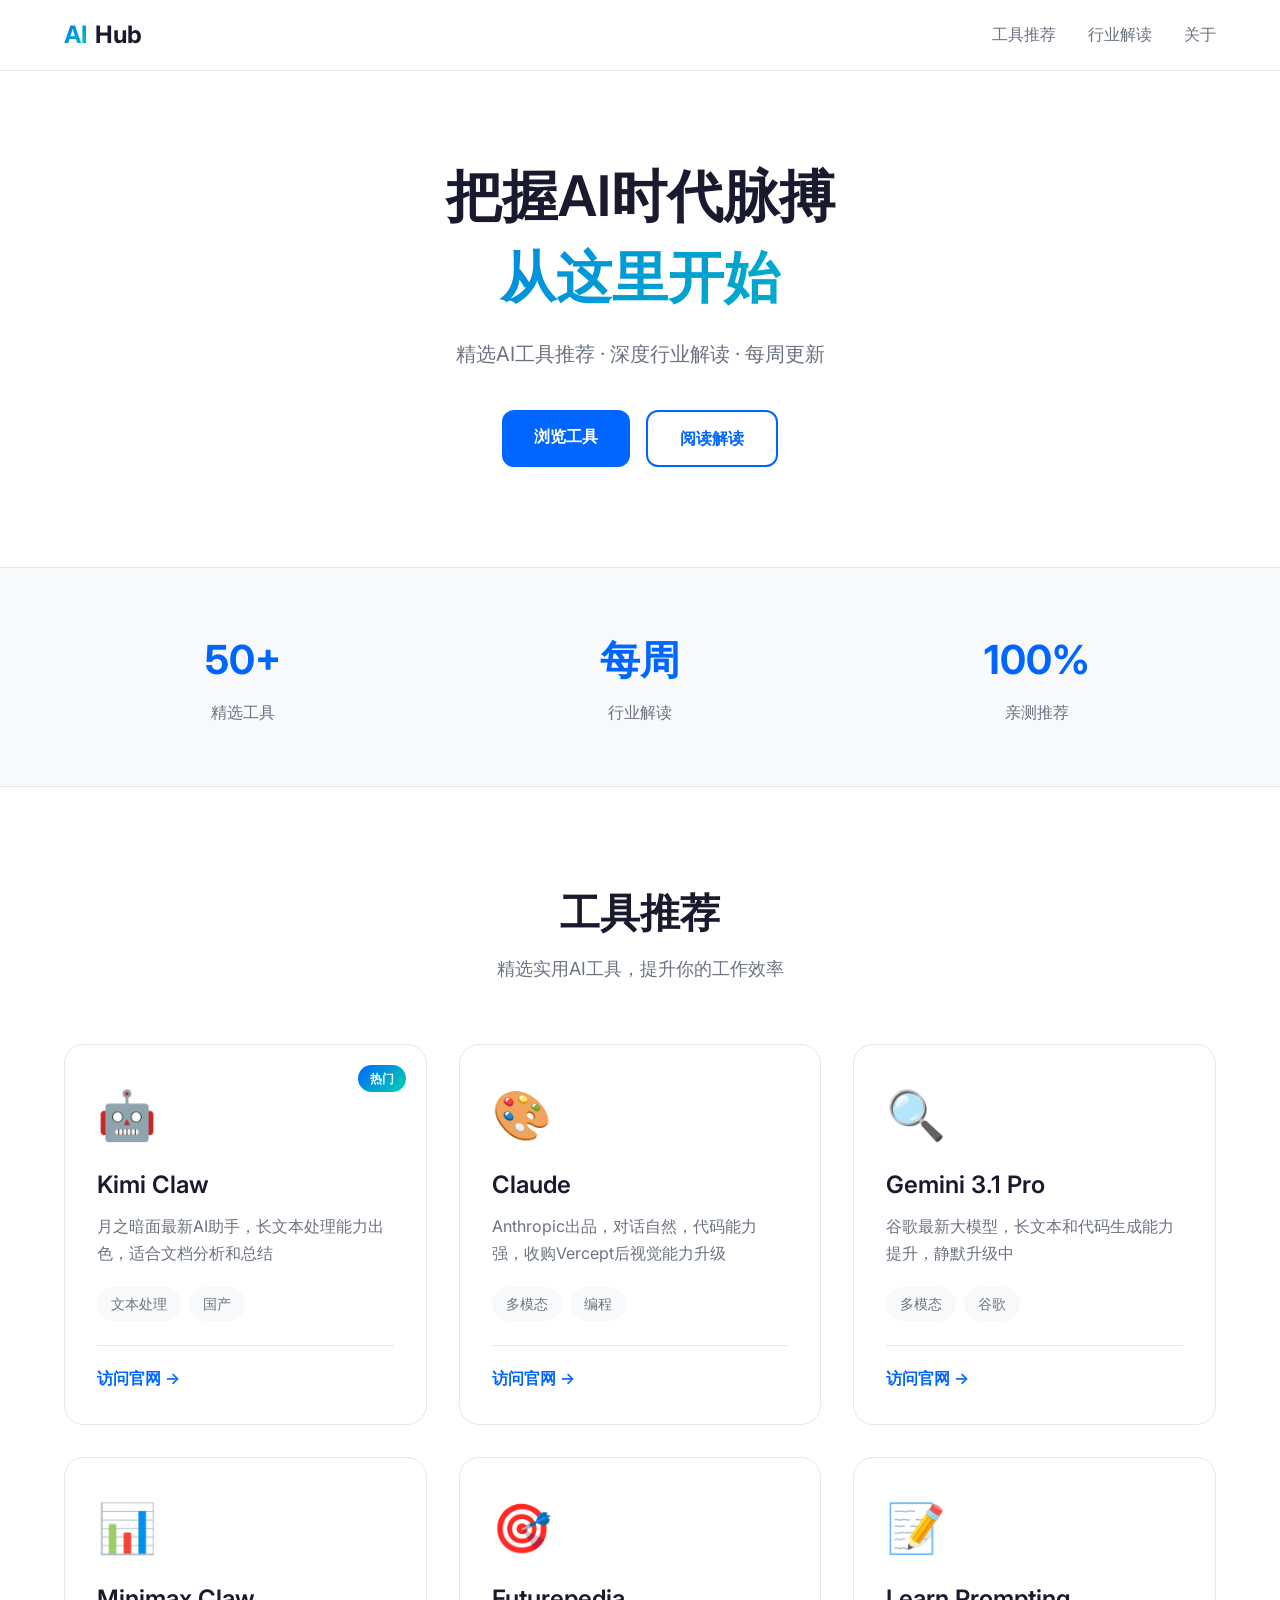
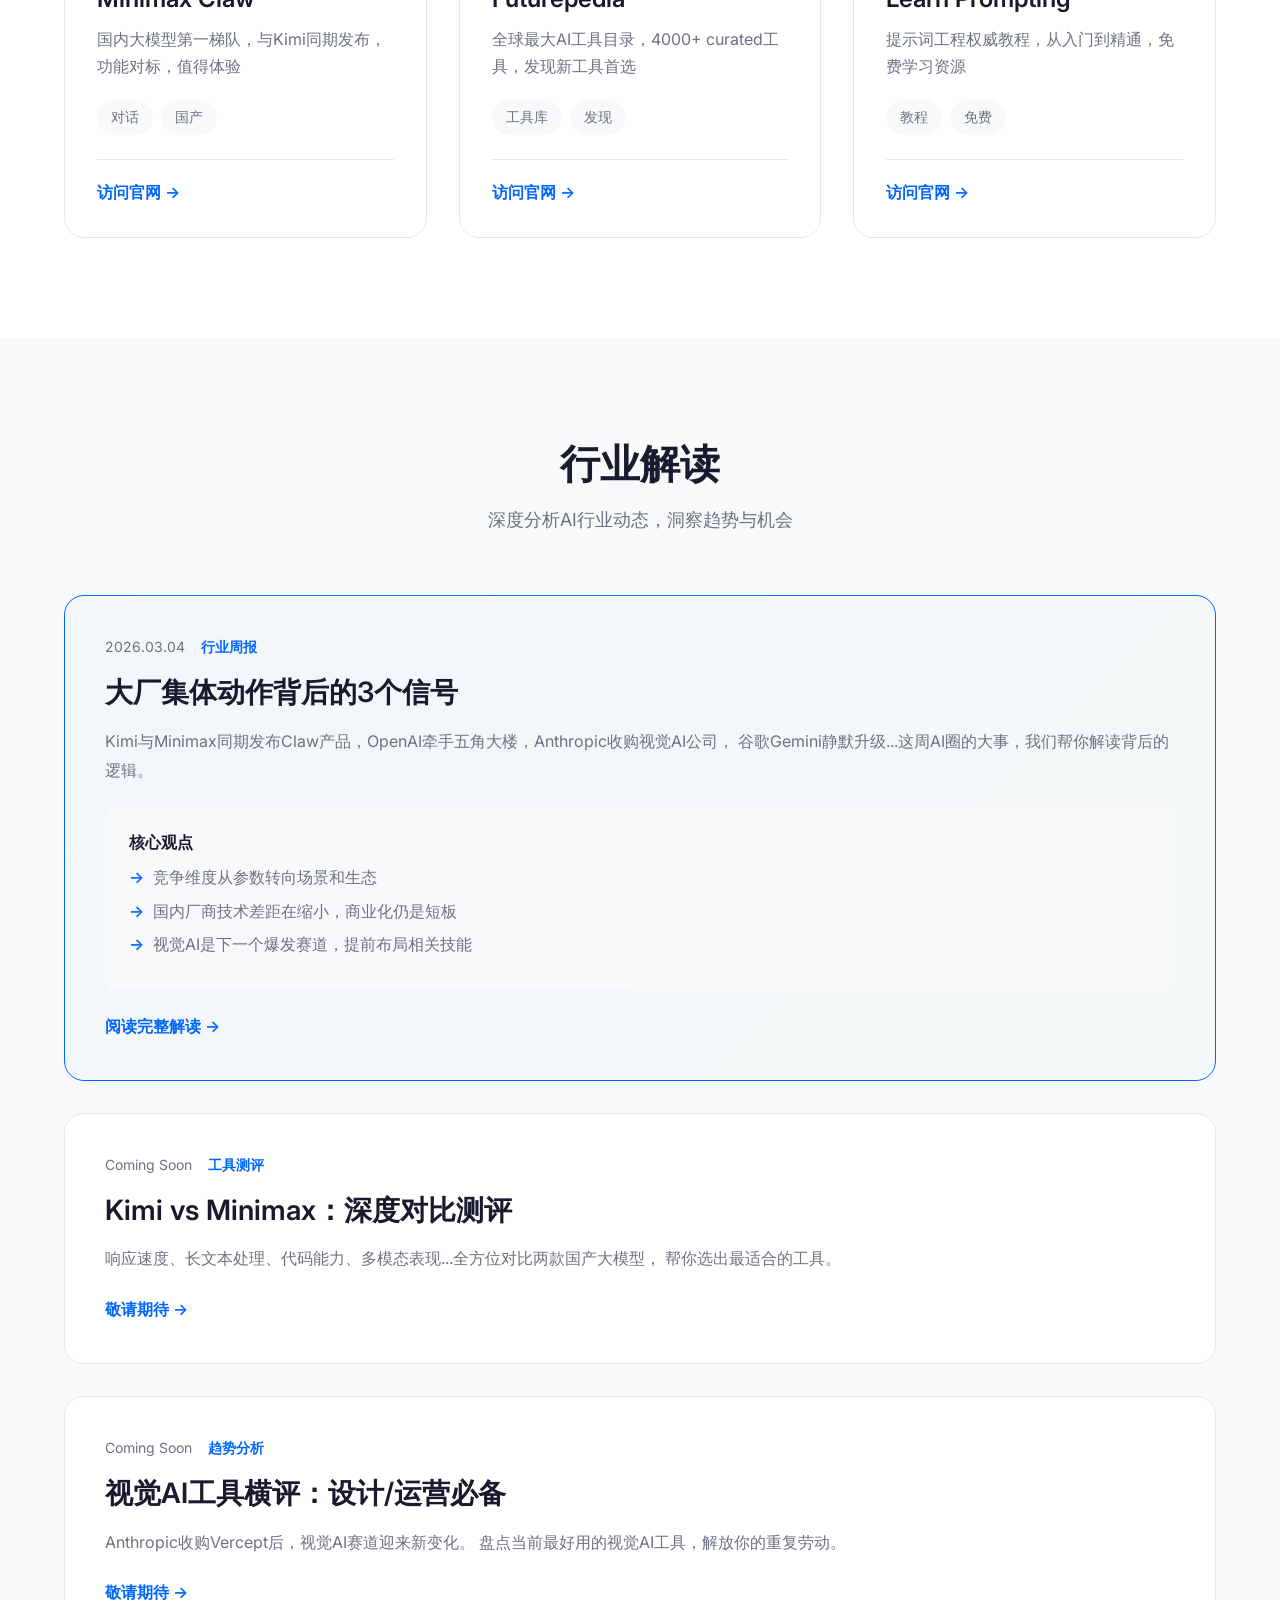
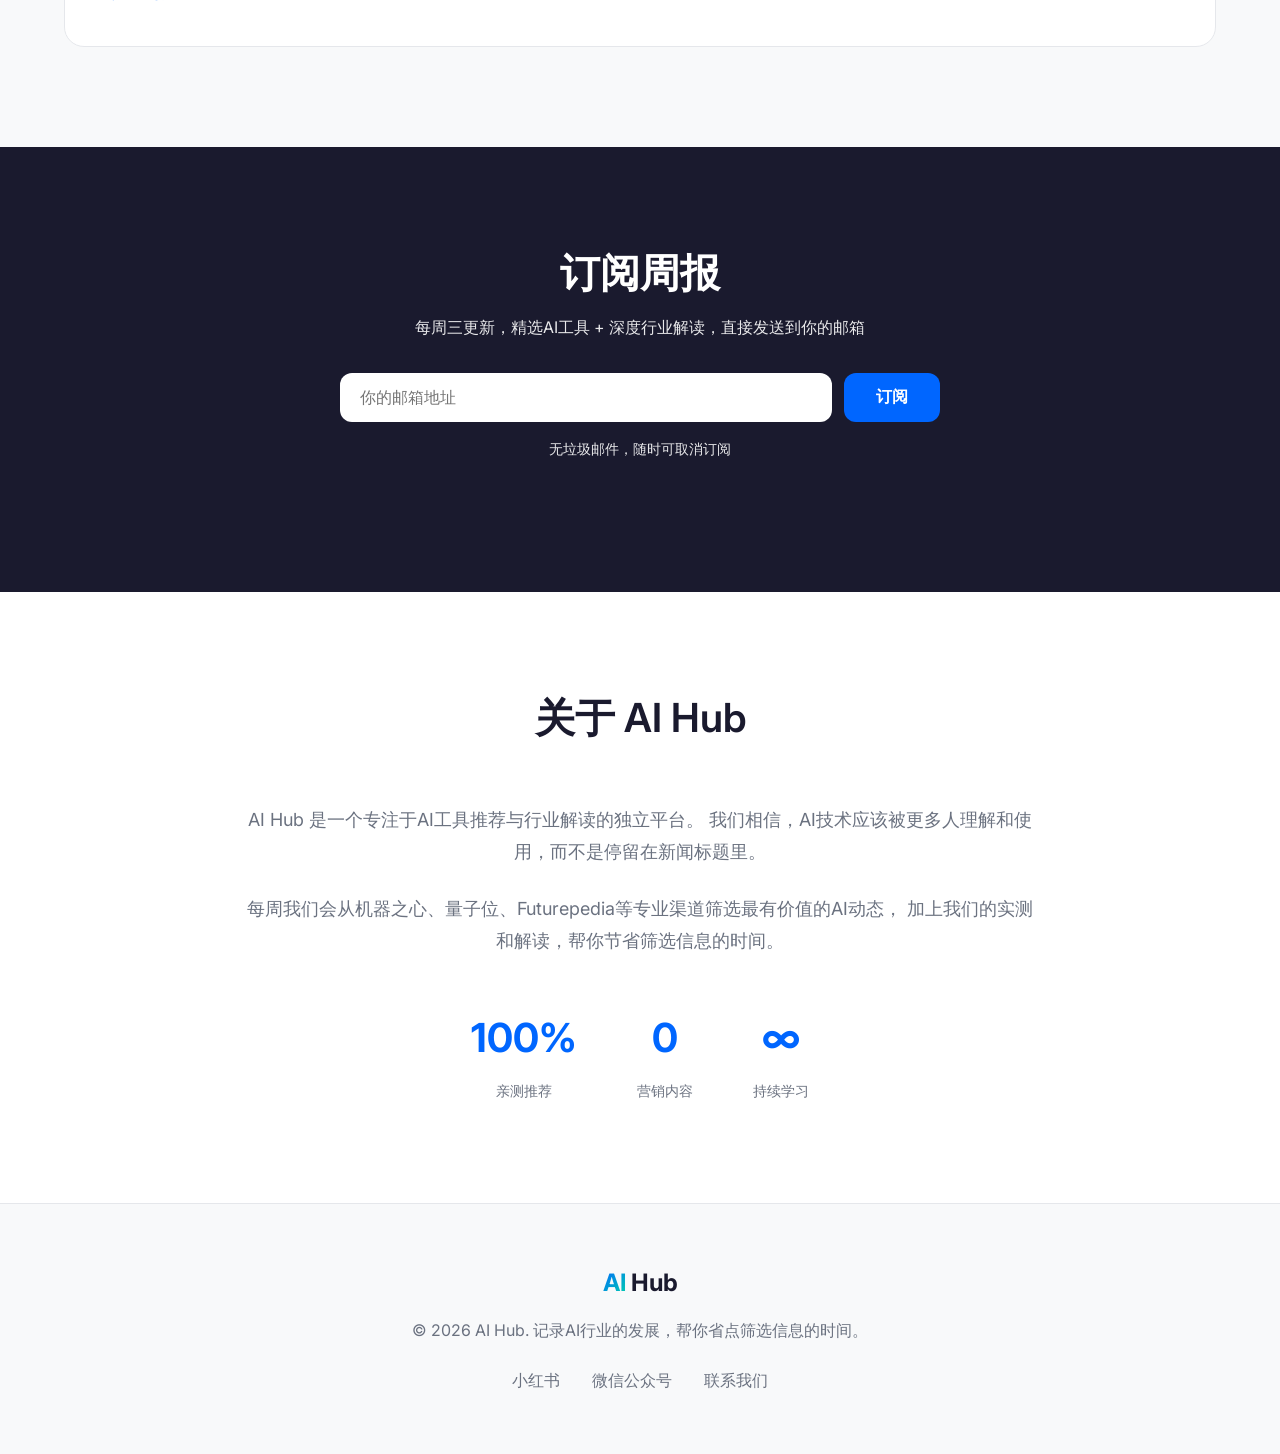
==== index.html @ 39c6270d "Initial commit: AI Hub website" ====
<!DOCTYPE html>
<html lang="zh-CN">
<head>
    <meta charset="UTF-8">
    <meta name="viewport" content="width=device-width, initial-scale=1.0">
    <title>AI Hub | AI工具推荐与行业解读</title>
    <meta name="description" content="精选AI工具推荐，深度行业解读，帮你把握AI时代脉搏">
    <link rel="preconnect" href="https://fonts.googleapis.com">
    <link rel="preconnect" href="https://fonts.gstatic.com" crossorigin>
    <link href="https://fonts.googleapis.com/css2?family=Inter:wght@300;400;500;600;700&display=swap" rel="stylesheet">
    <link rel="stylesheet" href="styles.css">
</head>
<body>
    <!-- Navigation -->
    <nav class="navbar">
        <div class="container">
            <div class="nav-brand">
                <span class="logo">AI</span>
                <span class="brand-name">Hub</span>
            </div>
            <ul class="nav-links">
                <li><a href="#tools">工具推荐</a></li>
                <li><a href="#news">行业解读</a></li>
                <li><a href="#about">关于</a></li>
            </ul>
        </div>
    </nav>

    <!-- Hero Section -->
    <section class="hero">
        <div class="container">
            <h1 class="hero-title">
                把握AI时代脉搏
                <span class="gradient-text">从这里开始</span>
            </h1>
            <p class="hero-subtitle">
                精选AI工具推荐 · 深度行业解读 · 每周更新
            </p>
            <div class="hero-cta">
                <a href="#tools" class="btn btn-primary">浏览工具</a>
                <a href="#news" class="btn btn-secondary">阅读解读</a>
            </div>
        </div>
    </section>

    <!-- Stats Section -->
    <section class="stats">
        <div class="container">
            <div class="stats-grid">
                <div class="stat-item">
                    <span class="stat-number">50+</span>
                    <span class="stat-label">精选工具</span>
                </div>
                <div class="stat-item">
                    <span class="stat-number">每周</span>
                    <span class="stat-label">行业解读</span>
                </div>
                <div class="stat-item">
                    <span class="stat-number">100%</span>
                    <span class="stat-label">亲测推荐</span>
                </div>
            </div>
        </div>
    </section>

    <!-- Tools Section -->
    <section id="tools" class="tools">
        <div class="container">
            <div class="section-header">
                <h2 class="section-title">工具推荐</h2>
                <p class="section-subtitle">精选实用AI工具，提升你的工作效率</p>
            </div>
            
            <div class="tools-grid">
                <!-- Tool Card 1 -->
                <div class="tool-card">
                    <div class="tool-badge">热门</div>
                    <div class="tool-icon">🤖</div>
                    <h3 class="tool-name">Kimi Claw</h3>
                    <p class="tool-desc">月之暗面最新AI助手，长文本处理能力出色，适合文档分析和总结</p>
                    <div class="tool-tags">
                        <span class="tag">文本处理</span>
                        <span class="tag">国产</span>
                    </div>
                    <div class="tool-footer">
                        <a href="https://kimi.moonshot.cn" target="_blank" class="tool-link">访问官网 →</a>
                    </div>
                </div>

                <!-- Tool Card 2 -->
                <div class="tool-card">
                    <div class="tool-icon">🎨</div>
                    <h3 class="tool-name">Claude</h3>
                    <p class="tool-desc">Anthropic出品，对话自然，代码能力强，收购Vercept后视觉能力升级</p>
                    <div class="tool-tags">
                        <span class="tag">多模态</span>
                        <span class="tag">编程</span>
                    </div>
                    <div class="tool-footer">
                        <a href="https://claude.ai" target="_blank" class="tool-link">访问官网 →</a>
                    </div>
                </div>

                <!-- Tool Card 3 -->
                <div class="tool-card">
                    <div class="tool-icon">🔍</div>
                    <h3 class="tool-name">Gemini 3.1 Pro</h3>
                    <p class="tool-desc">谷歌最新大模型，长文本和代码生成能力提升，静默升级中</p>
                    <div class="tool-tags">
                        <span class="tag">多模态</span>
                        <span class="tag">谷歌</span>
                    </div>
                    <div class="tool-footer">
                        <a href="https://gemini.google.com" target="_blank" class="tool-link">访问官网 →</a>
                    </div>
                </div>

                <!-- Tool Card 4 -->
                <div class="tool-card">
                    <div class="tool-icon">📊</div>
                    <h3 class="tool-name">Minimax Claw</h3>
                    <p class="tool-desc">国内大模型第一梯队，与Kimi同期发布，功能对标，值得体验</p>
                    <div class="tool-tags">
                        <span class="tag">对话</span>
                        <span class="tag">国产</span>
                    </div>
                    <div class="tool-footer">
                        <a href="https://minimaxi.com" target="_blank" class="tool-link">访问官网 →</a>
                    </div>
                </div>

                <!-- Tool Card 5 -->
                <div class="tool-card">
                    <div class="tool-icon">🎯</div>
                    <h3 class="tool-name">Futurepedia</h3>
                    <p class="tool-desc">全球最大AI工具目录，4000+ curated工具，发现新工具首选</p>
                    <div class="tool-tags">
                        <span class="tag">工具库</span>
                        <span class="tag">发现</span>
                    </div>
                    <div class="tool-footer">
                        <a href="https://futurepedia.io" target="_blank" class="tool-link">访问官网 →</a>
                    </div>
                </div>

                <!-- Tool Card 6 -->
                <div class="tool-card">
                    <div class="tool-icon">📝</div>
                    <h3 class="tool-name">Learn Prompting</h3>
                    <p class="tool-desc">提示词工程权威教程，从入门到精通，免费学习资源</p>
                    <div class="tool-tags">
                        <span class="tag">教程</span>
                        <span class="tag">免费</span>
                    </div>
                    <div class="tool-footer">
                        <a href="https://learnprompting.org" target="_blank" class="tool-link">访问官网 →</a>
                    </div>
                </div>
            </div>
        </div>
    </section>

    <!-- News Section -->
    <section id="news" class="news">
        <div class="container">
            <div class="section-header">
                <h2 class="section-title">行业解读</h2>
                <p class="section-subtitle">深度分析AI行业动态，洞察趋势与机会</p>
            </div>

            <div class="news-list">
                <!-- News Item 1 -->
                <article class="news-card featured">
                    <div class="news-content">
                        <div class="news-meta">
                            <span class="news-date">2026.03.04</span>
                            <span class="news-tag">行业周报</span>
                        </div>
                        <h3 class="news-title">大厂集体动作背后的3个信号</h3>
                        <p class="news-excerpt">
                            Kimi与Minimax同期发布Claw产品，OpenAI牵手五角大楼，Anthropic收购视觉AI公司，
                            谷歌Gemini静默升级...这周AI圈的大事，我们帮你解读背后的逻辑。
                        </p>
                        <div class="news-highlights">
                            <h4>核心观点</h4>
                            <ul>
                                <li>竞争维度从参数转向场景和生态</li>
                                <li>国内厂商技术差距在缩小，商业化仍是短板</li>
                                <li>视觉AI是下一个爆发赛道，提前布局相关技能</li>
                            </ul>
                        </div>
                        <a href="#read-more" class="news-link">阅读完整解读 →</a>
                    </div>
                </article>

                <!-- News Item 2 -->
                <article class="news-card">
                    <div class="news-content">
                        <div class="news-meta">
                            <span class="news-date">Coming Soon</span>
                            <span class="news-tag">工具测评</span>
                        </div>
                        <h3 class="news-title">Kimi vs Minimax：深度对比测评</h3>
                        <p class="news-excerpt">
                            响应速度、长文本处理、代码能力、多模态表现...全方位对比两款国产大模型，
                            帮你选出最适合的工具。
                        </p>
                        <a href="#read-more" class="news-link">敬请期待 →</a>
                    </div>
                </article>

                <!-- News Item 3 -->
                <article class="news-card">
                    <div class="news-content">
                        <div class="news-meta">
                            <span class="news-date">Coming Soon</span>
                            <span class="news-tag">趋势分析</span>
                        </div>
                        <h3 class="news-title">视觉AI工具横评：设计/运营必备</h3>
                        <p class="news-excerpt">
                            Anthropic收购Vercept后，视觉AI赛道迎来新变化。
                            盘点当前最好用的视觉AI工具，解放你的重复劳动。
                        </p>
                        <a href="#read-more" class="news-link">敬请期待 →</a>
                    </div>
                </article>
            </div>
        </div>
    </section>

    <!-- Newsletter Section -->
    <section class="newsletter">
        <div class="container">
            <div class="newsletter-content">
                <h2>订阅周报</h2>
                <p>每周三更新，精选AI工具 + 深度行业解读，直接发送到你的邮箱</p>
                <form class="newsletter-form" id="newsletter-form">
                    <input type="email" placeholder="你的邮箱地址" required class="newsletter-input">
                    <button type="submit" class="btn btn-primary">订阅</button>
                </form>
                <p class="newsletter-note">无垃圾邮件，随时可取消订阅</p>
            </div>
        </div>
    </section>

    <!-- About Section -->
    <section id="about" class="about">
        <div class="container">
            <div class="section-header">
                <h2 class="section-title">关于 AI Hub</h2>
            </div>
            <div class="about-content">
                <p>
                    AI Hub 是一个专注于AI工具推荐与行业解读的独立平台。
                    我们相信，AI技术应该被更多人理解和使用，而不是停留在新闻标题里。
                </p>
                <p>
                    每周我们会从机器之心、量子位、Futurepedia等专业渠道筛选最有价值的AI动态，
                    加上我们的实测和解读，帮你节省筛选信息的时间。
                </p>
                <div class="about-stats">
                    <div class="about-stat">
                        <span class="stat-num">100%</span>
                        <span class="stat-desc">亲测推荐</span>
                    </div>
                    <div class="about-stat">
                        <span class="stat-num">0</span>
                        <span class="stat-desc">营销内容</span>
                    </div>
                    <div class="about-stat">
                        <span class="stat-num">∞</span>
                        <span class="stat-desc">持续学习</span>
                    </div>
                </div>
            </div>
        </div>
    </section>

    <!-- Footer -->
    <footer class="footer">
        <div class="container">
            <div class="footer-content">
                <div class="footer-brand">
                    <span class="logo">AI</span>
                    <span class="brand-name">Hub</span>
                </div>
                <p class="footer-text">
                    © 2026 AI Hub. 记录AI行业的发展，帮你省点筛选信息的时间。
                </p>
                <div class="footer-links">
                    <a href="#">小红书</a>
                    <a href="#">微信公众号</a>
                    <a href="#">联系我们</a>
                </div>
            </div>
        </div>
    </footer>

    <script src="script.js"></script>
</body>
</html>
---- styles.css ----
/* ===== CSS Variables ===== */
:root {
    --color-primary: #0066FF;
    --color-primary-dark: #0052CC;
    --color-secondary: #1A1A2E;
    --color-accent: #00D4AA;
    --color-bg: #FFFFFF;
    --color-bg-alt: #F8F9FA;
    --color-text: #1A1A2E;
    --color-text-light: #6B7280;
    --color-border: #E5E7EB;
    --gradient-primary: linear-gradient(135deg, #0066FF 0%, #00D4AA 100%);
    --shadow-sm: 0 1px 2px rgba(0, 0, 0, 0.05);
    --shadow-md: 0 4px 6px rgba(0, 0, 0, 0.07);
    --shadow-lg: 0 10px 15px rgba(0, 0, 0, 0.1);
    --radius-sm: 6px;
    --radius-md: 12px;
    --radius-lg: 20px;
    --transition: all 0.3s ease;
}

/* ===== Reset & Base ===== */
* {
    margin: 0;
    padding: 0;
    box-sizing: border-box;
}

html {
    scroll-behavior: smooth;
}

body {
    font-family: 'Inter', -apple-system, BlinkMacSystemFont, 'Segoe UI', sans-serif;
    font-size: 16px;
    line-height: 1.6;
    color: var(--color-text);
    background-color: var(--color-bg);
    -webkit-font-smoothing: antialiased;
    -moz-osx-font-smoothing: grayscale;
}

.container {
    max-width: 1200px;
    margin: 0 auto;
    padding: 0 24px;
}

/* ===== Typography ===== */
h1, h2, h3, h4 {
    font-weight: 600;
    line-height: 1.3;
}

h1 { font-size: 2.5rem; }
h2 { font-size: 2rem; }
h3 { font-size: 1.5rem; }

@media (min-width: 768px) {
    h1 { font-size: 3.5rem; }
    h2 { font-size: 2.5rem; }
    h3 { font-size: 1.75rem; }
}

/* ===== Navigation ===== */
.navbar {
    position: fixed;
    top: 0;
    left: 0;
    right: 0;
    background: rgba(255, 255, 255, 0.95);
    backdrop-filter: blur(10px);
    border-bottom: 1px solid var(--color-border);
    z-index: 1000;
    padding: 16px 0;
}

.navbar .container {
    display: flex;
    justify-content: space-between;
    align-items: center;
}

.nav-brand {
    display: flex;
    align-items: center;
    gap: 8px;
    font-weight: 700;
    font-size: 1.5rem;
}

.logo {
    background: var(--gradient-primary);
    -webkit-background-clip: text;
    -webkit-text-fill-color: transparent;
    background-clip: text;
}

.brand-name {
    color: var(--color-secondary);
}

.nav-links {
    display: flex;
    list-style: none;
    gap: 32px;
}

.nav-links a {
    text-decoration: none;
    color: var(--color-text-light);
    font-weight: 500;
    transition: var(--transition);
}

.nav-links a:hover {
    color: var(--color-primary);
}

/* ===== Hero Section ===== */
.hero {
    padding: 160px 0 100px;
    text-align: center;
    background: var(--color-bg);
}

.hero-title {
    margin-bottom: 24px;
    color: var(--color-secondary);
}

.gradient-text {
    display: block;
    background: var(--gradient-primary);
    -webkit-background-clip: text;
    -webkit-text-fill-color: transparent;
    background-clip: text;
    margin-top: 8px;
}

.hero-subtitle {
    font-size: 1.25rem;
    color: var(--color-text-light);
    margin-bottom: 40px;
    max-width: 600px;
    margin-left: auto;
    margin-right: auto;
}

.hero-cta {
    display: flex;
    gap: 16px;
    justify-content: center;
    flex-wrap: wrap;
}

/* ===== Buttons ===== */
.btn {
    display: inline-block;
    padding: 14px 32px;
    border-radius: var(--radius-md);
    font-weight: 600;
    text-decoration: none;
    transition: var(--transition);
    border: none;
    cursor: pointer;
    font-size: 1rem;
}

.btn-primary {
    background: var(--color-primary);
    color: white;
}

.btn-primary:hover {
    background: var(--color-primary-dark);
    transform: translateY(-2px);
    box-shadow: var(--shadow-md);
}

.btn-secondary {
    background: transparent;
    color: var(--color-primary);
    border: 2px solid var(--color-primary);
}

.btn-secondary:hover {
    background: var(--color-primary);
    color: white;
}

/* ===== Stats Section ===== */
.stats {
    padding: 60px 0;
    background: var(--color-bg-alt);
    border-top: 1px solid var(--color-border);
    border-bottom: 1px solid var(--color-border);
}

.stats-grid {
    display: grid;
    grid-template-columns: repeat(3, 1fr);
    gap: 40px;
    text-align: center;
}

.stat-number {
    display: block;
    font-size: 2.5rem;
    font-weight: 700;
    color: var(--color-primary);
    margin-bottom: 8px;
}

.stat-label {
    color: var(--color-text-light);
    font-size: 1rem;
}

/* ===== Section Styles ===== */
.section-header {
    text-align: center;
    margin-bottom: 60px;
}

.section-title {
    margin-bottom: 16px;
    color: var(--color-secondary);
}

.section-subtitle {
    color: var(--color-text-light);
    font-size: 1.125rem;
    max-width: 600px;
    margin: 0 auto;
}

/* ===== Tools Section ===== */
.tools {
    padding: 100px 0;
}

.tools-grid {
    display: grid;
    grid-template-columns: repeat(auto-fill, minmax(340px, 1fr));
    gap: 32px;
}

.tool-card {
    background: white;
    border: 1px solid var(--color-border);
    border-radius: var(--radius-lg);
    padding: 32px;
    transition: var(--transition);
    position: relative;
    overflow: hidden;
}

.tool-card:hover {
    transform: translateY(-4px);
    box-shadow: var(--shadow-lg);
    border-color: var(--color-primary);
}

.tool-badge {
    position: absolute;
    top: 20px;
    right: 20px;
    background: var(--gradient-primary);
    color: white;
    padding: 4px 12px;
    border-radius: 20px;
    font-size: 0.75rem;
    font-weight: 600;
}

.tool-icon {
    font-size: 3rem;
    margin-bottom: 16px;
}

.tool-name {
    font-size: 1.5rem;
    margin-bottom: 12px;
    color: var(--color-secondary);
}

.tool-desc {
    color: var(--color-text-light);
    margin-bottom: 20px;
    line-height: 1.7;
}

.tool-tags {
    display: flex;
    gap: 8px;
    flex-wrap: wrap;
    margin-bottom: 24px;
}

.tag {
    background: var(--color-bg-alt);
    color: var(--color-text-light);
    padding: 6px 14px;
    border-radius: 20px;
    font-size: 0.875rem;
    font-weight: 500;
}

.tool-footer {
    padding-top: 20px;
    border-top: 1px solid var(--color-border);
}

.tool-link {
    color: var(--color-primary);
    text-decoration: none;
    font-weight: 600;
    transition: var(--transition);
}

.tool-link:hover {
    color: var(--color-primary-dark);
}

/* ===== News Section ===== */
.news {
    padding: 100px 0;
    background: var(--color-bg-alt);
}

.news-list {
    display: flex;
    flex-direction: column;
    gap: 32px;
}

.news-card {
    background: white;
    border: 1px solid var(--color-border);
    border-radius: var(--radius-lg);
    padding: 40px;
    transition: var(--transition);
}

.news-card:hover {
    box-shadow: var(--shadow-md);
}

.news-card.featured {
    border-color: var(--color-primary);
    background: linear-gradient(135deg, rgba(0, 102, 255, 0.02) 0%, rgba(0, 212, 170, 0.02) 100%);
}

.news-meta {
    display: flex;
    gap: 16px;
    margin-bottom: 16px;
    font-size: 0.875rem;
}

.news-date {
    color: var(--color-text-light);
}

.news-tag {
    color: var(--color-primary);
    font-weight: 600;
}

.news-title {
    margin-bottom: 16px;
    color: var(--color-secondary);
}

.news-excerpt {
    color: var(--color-text-light);
    line-height: 1.8;
    margin-bottom: 24px;
}

.news-highlights {
    background: var(--color-bg-alt);
    padding: 24px;
    border-radius: var(--radius-md);
    margin-bottom: 24px;
}

.news-highlights h4 {
    font-size: 1rem;
    margin-bottom: 12px;
    color: var(--color-secondary);
}

.news-highlights ul {
    list-style: none;
    padding-left: 0;
}

.news-highlights li {
    position: relative;
    padding-left: 24px;
    margin-bottom: 8px;
    color: var(--color-text-light);
}

.news-highlights li::before {
    content: "→";
    position: absolute;
    left: 0;
    color: var(--color-primary);
    font-weight: 600;
}

.news-link {
    color: var(--color-primary);
    text-decoration: none;
    font-weight: 600;
    transition: var(--transition);
}

.news-link:hover {
    color: var(--color-primary-dark);
}

/* ===== Newsletter Section ===== */
.newsletter {
    padding: 100px 0;
    background: var(--color-secondary);
    color: white;
}

.newsletter-content {
    text-align: center;
    max-width: 600px;
    margin: 0 auto;
}

.newsletter h2 {
    margin-bottom: 16px;
}

.newsletter p {
    margin-bottom: 32px;
    opacity: 0.9;
}

.newsletter-form {
    display: flex;
    gap: 12px;
    margin-bottom: 16px;
}

.newsletter-input {
    flex: 1;
    padding: 14px 20px;
    border: none;
    border-radius: var(--radius-md);
    font-size: 1rem;
    font-family: inherit;
}

.newsletter-input:focus {
    outline: 2px solid var(--color-primary);
}

.newsletter-note {
    font-size: 0.875rem;
    opacity: 0.7;
}

/* ===== About Section ===== */
.about {
    padding: 100px 0;
}

.about-content {
    max-width: 800px;
    margin: 0 auto;
    text-align: center;
}

.about-content p {
    font-size: 1.125rem;
    color: var(--color-text-light);
    margin-bottom: 24px;
    line-height: 1.8;
}

.about-stats {
    display: flex;
    justify-content: center;
    gap: 60px;
    margin-top: 48px;
}

.about-stat {
    text-align: center;
}

.stat-num {
    display: block;
    font-size: 2.5rem;
    font-weight: 700;
    color: var(--color-primary);
    margin-bottom: 8px;
}

.stat-desc {
    color: var(--color-text-light);
    font-size: 0.875rem;
}

/* ===== Footer ===== */
.footer {
    padding: 60px 0;
    background: var(--color-bg-alt);
    border-top: 1px solid var(--color-border);
}

.footer-content {
    text-align: center;
}

.footer-brand {
    margin-bottom: 16px;
    font-weight: 700;
    font-size: 1.5rem;
}

.footer-text {
    color: var(--color-text-light);
    margin-bottom: 24px;
}

.footer-links {
    display: flex;
    justify-content: center;
    gap: 32px;
}

.footer-links a {
    color: var(--color-text-light);
    text-decoration: none;
    transition: var(--transition);
}

.footer-links a:hover {
    color: var(--color-primary);
}

/* ===== Responsive ===== */
@media (max-width: 768px) {
    .nav-links {
        display: none;
    }

    .hero {
        padding: 120px 0 60px;
    }

    .stats-grid {
        grid-template-columns: 1fr;
        gap: 32px;
    }

    .tools-grid {
        grid-template-columns: 1fr;
    }

    .newsletter-form {
        flex-direction: column;
    }

    .about-stats {
        flex-direction: column;
        gap: 32px;
    }

    .footer-links {
        flex-direction: column;
        gap: 16px;
    }

    .news-card {
        padding: 24px;
    }
}

/* ===== Animations ===== */
@keyframes fadeInUp {
    from {
        opacity: 0;
        transform: translateY(30px);
    }
    to {
        opacity: 1;
        transform: translateY(0);
    }
}

.tool-card,
.news-card {
    animation: fadeInUp 0.6s ease forwards;
}

.tool-card:nth-child(2) { animation-delay: 0.1s; }
.tool-card:nth-child(3) { animation-delay: 0.2s; }
.tool-card:nth-child(4) { animation-delay: 0.3s; }
.tool-card:nth-child(5) { animation-delay: 0.4s; }
.tool-card:nth-child(6) { animation-delay: 0.5s; }
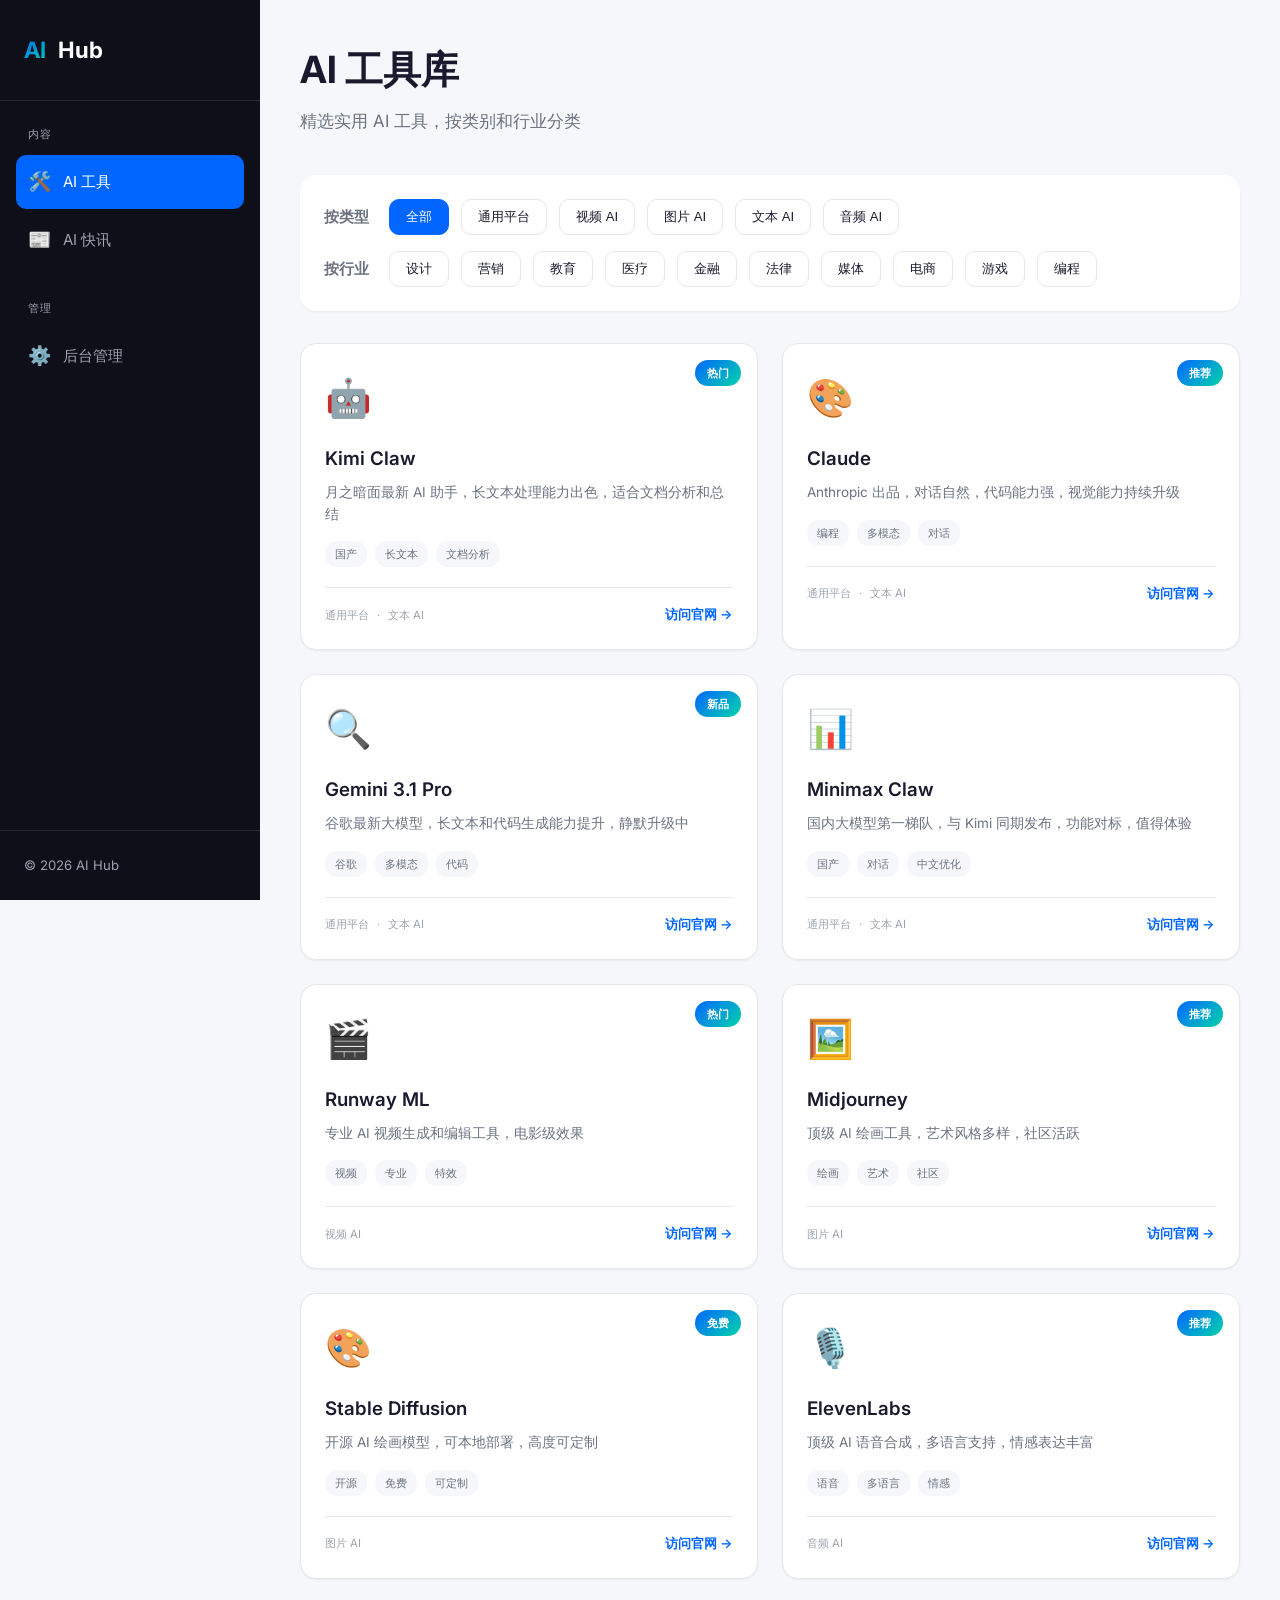
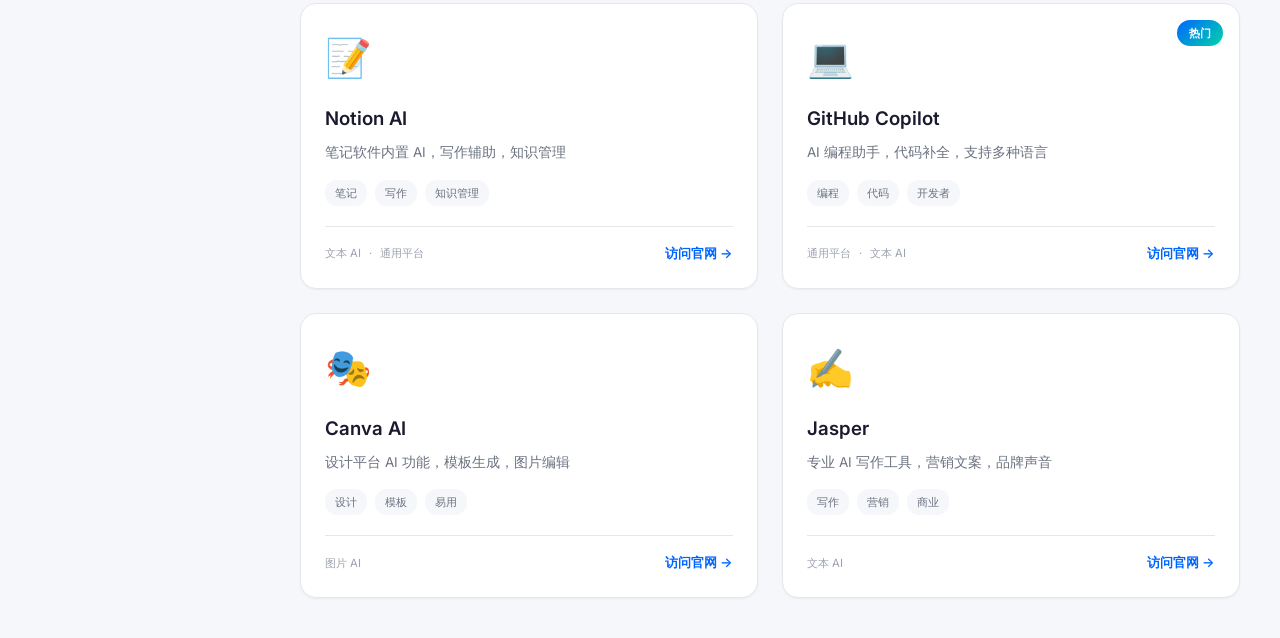
==== commit b94f5c02: "Complete refactor: sidebar layout, tools categories, news timeline, admin panel, link confirmation" ====
--- a/index.html
+++ b/index.html
@@ -3,299 +3,301 @@
 <head>
     <meta charset="UTF-8">
     <meta name="viewport" content="width=device-width, initial-scale=1.0">
-    <title>AI Hub | AI工具推荐与行业解读</title>
-    <meta name="description" content="精选AI工具推荐，深度行业解读，帮你把握AI时代脉搏">
+    <title>AI Hub | AI工具推荐与行业快讯</title>
     <link rel="preconnect" href="https://fonts.googleapis.com">
     <link rel="preconnect" href="https://fonts.gstatic.com" crossorigin>
     <link href="https://fonts.googleapis.com/css2?family=Inter:wght@300;400;500;600;700&display=swap" rel="stylesheet">
     <link rel="stylesheet" href="styles.css">
 </head>
 <body>
-    <!-- Navigation -->
-    <nav class="navbar">
-        <div class="container">
-            <div class="nav-brand">
-                <span class="logo">AI</span>
-                <span class="brand-name">Hub</span>
-            </div>
-            <ul class="nav-links">
-                <li><a href="#tools">工具推荐</a></li>
-                <li><a href="#news">行业解读</a></li>
-                <li><a href="#about">关于</a></li>
-            </ul>
-        </div>
-    </nav>
-
-    <!-- Hero Section -->
-    <section class="hero">
-        <div class="container">
-            <h1 class="hero-title">
-                把握AI时代脉搏
-                <span class="gradient-text">从这里开始</span>
-            </h1>
-            <p class="hero-subtitle">
-                精选AI工具推荐 · 深度行业解读 · 每周更新
-            </p>
-            <div class="hero-cta">
-                <a href="#tools" class="btn btn-primary">浏览工具</a>
-                <a href="#news" class="btn btn-secondary">阅读解读</a>
-            </div>
-        </div>
-    </section>
-
-    <!-- Stats Section -->
-    <section class="stats">
-        <div class="container">
-            <div class="stats-grid">
-                <div class="stat-item">
-                    <span class="stat-number">50+</span>
-                    <span class="stat-label">精选工具</span>
-                </div>
-                <div class="stat-item">
-                    <span class="stat-number">每周</span>
-                    <span class="stat-label">行业解读</span>
-                </div>
-                <div class="stat-item">
-                    <span class="stat-number">100%</span>
-                    <span class="stat-label">亲测推荐</span>
-                </div>
-            </div>
-        </div>
-    </section>
-
-    <!-- Tools Section -->
-    <section id="tools" class="tools">
-        <div class="container">
-            <div class="section-header">
-                <h2 class="section-title">工具推荐</h2>
-                <p class="section-subtitle">精选实用AI工具，提升你的工作效率</p>
-            </div>
-            
-            <div class="tools-grid">
-                <!-- Tool Card 1 -->
-                <div class="tool-card">
-                    <div class="tool-badge">热门</div>
-                    <div class="tool-icon">🤖</div>
-                    <h3 class="tool-name">Kimi Claw</h3>
-                    <p class="tool-desc">月之暗面最新AI助手，长文本处理能力出色，适合文档分析和总结</p>
-                    <div class="tool-tags">
-                        <span class="tag">文本处理</span>
-                        <span class="tag">国产</span>
-                    </div>
-                    <div class="tool-footer">
-                        <a href="https://kimi.moonshot.cn" target="_blank" class="tool-link">访问官网 →</a>
-                    </div>
-                </div>
-
-                <!-- Tool Card 2 -->
-                <div class="tool-card">
-                    <div class="tool-icon">🎨</div>
-                    <h3 class="tool-name">Claude</h3>
-                    <p class="tool-desc">Anthropic出品，对话自然，代码能力强，收购Vercept后视觉能力升级</p>
-                    <div class="tool-tags">
-                        <span class="tag">多模态</span>
-                        <span class="tag">编程</span>
-                    </div>
-                    <div class="tool-footer">
-                        <a href="https://claude.ai" target="_blank" class="tool-link">访问官网 →</a>
-                    </div>
-                </div>
-
-                <!-- Tool Card 3 -->
-                <div class="tool-card">
-                    <div class="tool-icon">🔍</div>
-                    <h3 class="tool-name">Gemini 3.1 Pro</h3>
-                    <p class="tool-desc">谷歌最新大模型，长文本和代码生成能力提升，静默升级中</p>
-                    <div class="tool-tags">
-                        <span class="tag">多模态</span>
-                        <span class="tag">谷歌</span>
-                    </div>
-                    <div class="tool-footer">
-                        <a href="https://gemini.google.com" target="_blank" class="tool-link">访问官网 →</a>
-                    </div>
-                </div>
-
-                <!-- Tool Card 4 -->
-                <div class="tool-card">
-                    <div class="tool-icon">📊</div>
-                    <h3 class="tool-name">Minimax Claw</h3>
-                    <p class="tool-desc">国内大模型第一梯队，与Kimi同期发布，功能对标，值得体验</p>
-                    <div class="tool-tags">
-                        <span class="tag">对话</span>
-                        <span class="tag">国产</span>
-                    </div>
-                    <div class="tool-footer">
-                        <a href="https://minimaxi.com" target="_blank" class="tool-link">访问官网 →</a>
-                    </div>
-                </div>
-
-                <!-- Tool Card 5 -->
-                <div class="tool-card">
-                    <div class="tool-icon">🎯</div>
-                    <h3 class="tool-name">Futurepedia</h3>
-                    <p class="tool-desc">全球最大AI工具目录，4000+ curated工具，发现新工具首选</p>
-                    <div class="tool-tags">
-                        <span class="tag">工具库</span>
-                        <span class="tag">发现</span>
-                    </div>
-                    <div class="tool-footer">
-                        <a href="https://futurepedia.io" target="_blank" class="tool-link">访问官网 →</a>
-                    </div>
-                </div>
-
-                <!-- Tool Card 6 -->
-                <div class="tool-card">
-                    <div class="tool-icon">📝</div>
-                    <h3 class="tool-name">Learn Prompting</h3>
-                    <p class="tool-desc">提示词工程权威教程，从入门到精通，免费学习资源</p>
-                    <div class="tool-tags">
-                        <span class="tag">教程</span>
-                        <span class="tag">免费</span>
-                    </div>
-                    <div class="tool-footer">
-                        <a href="https://learnprompting.org" target="_blank" class="tool-link">访问官网 →</a>
-                    </div>
-                </div>
-            </div>
-        </div>
-    </section>
-
-    <!-- News Section -->
-    <section id="news" class="news">
-        <div class="container">
-            <div class="section-header">
-                <h2 class="section-title">行业解读</h2>
-                <p class="section-subtitle">深度分析AI行业动态，洞察趋势与机会</p>
-            </div>
-
-            <div class="news-list">
-                <!-- News Item 1 -->
-                <article class="news-card featured">
-                    <div class="news-content">
-                        <div class="news-meta">
-                            <span class="news-date">2026.03.04</span>
-                            <span class="news-tag">行业周报</span>
+    <!-- Sidebar -->
+    <aside class="sidebar">
+        <div class="sidebar-header">
+            <div class="logo">
+                <span class="logo-icon">AI</span>
+                <span class="logo-text">Hub</span>
+            </div>
+        </div>
+        
+        <nav class="sidebar-nav">
+            <div class="nav-section">
+                <div class="nav-section-title">内容</div>
+                <a href="#" class="nav-item active" data-page="tools">
+                    <span class="nav-icon">🛠️</span>
+                    <span>AI 工具</span>
+                </a>
+                <a href="#" class="nav-item" data-page="news">
+                    <span class="nav-icon">📰</span>
+                    <span>AI 快讯</span>
+                </a>
+            </div>
+            
+            <div class="nav-section">
+                <div class="nav-section-title">管理</div>
+                <a href="#" class="nav-item" data-page="admin">
+                    <span class="nav-icon">⚙️</span>
+                    <span>后台管理</span>
+                </a>
+            </div>
+        </nav>
+        
+        <div class="sidebar-footer">
+            <p>© 2026 AI Hub</p>
+        </div>
+    </aside>
+
+    <!-- Main Content -->
+    <main class="main-content">
+        <!-- Tools Page -->
+        <section id="tools-page" class="page active">
+            <header class="page-header">
+                <h1 class="page-title">AI 工具库</h1>
+                <p class="page-subtitle">精选实用 AI 工具，按类别和行业分类</p>
+            </header>
+            
+            <!-- Category Tabs -->
+            <div class="category-tabs">
+                <div class="tab-group">
+                    <span class="tab-label">按类型</span>
+                    <button class="tab-btn active" data-category="all">全部</button>
+                    <button class="tab-btn" data-category="platform">通用平台</button>
+                    <button class="tab-btn" data-category="video">视频 AI</button>
+                    <button class="tab-btn" data-category="image">图片 AI</button>
+                    <button class="tab-btn" data-category="text">文本 AI</button>
+                    <button class="tab-btn" data-category="audio">音频 AI</button>
+                </div>
+                <div class="tab-group">
+                    <span class="tab-label">按行业</span>
+                    <button class="tab-btn" data-category="industry-design">设计</button>
+                    <button class="tab-btn" data-category="industry-marketing">营销</button>
+                    <button class="tab-btn" data-category="industry-education">教育</button>
+                    <button class="tab-btn" data-category="industry-medical">医疗</button>
+                    <button class="tab-btn" data-category="industry-finance">金融</button>
+                    <button class="tab-btn" data-category="industry-law">法律</button>
+                    <button class="tab-btn" data-category="industry-media">媒体</button>
+                    <button class="tab-btn" data-category="industry-ecommerce">电商</button>
+                    <button class="tab-btn" data-category="industry-game">游戏</button>
+                    <button class="tab-btn" data-category="industry-code">编程</button>
+                </div>
+            </div>
+            
+            <!-- Tools Grid -->
+            <div class="tools-grid" id="tools-container">
+                <!-- Tools will be loaded dynamically -->
+            </div>
+        </section>
+
+        <!-- News Page -->
+        <section id="news-page" class="page">
+            <header class="page-header">
+                <h1 class="page-title">AI 快讯</h1>
+                <p class="page-subtitle">追踪 AI 行业最新动态</p>
+            </header>
+            
+            <!-- Timeline -->
+            <div class="timeline" id="news-container">
+                <!-- News items will be loaded dynamically -->
+            </div>
+        </section>
+
+        <!-- News Detail Page -->
+        <section id="news-detail-page" class="page">
+            <button class="back-btn" onclick="showPage('news')">← 返回快讯列表</button>
+            <article class="news-article" id="news-article">
+                <!-- Article content will be loaded dynamically -->
+            </article>
+        </section>
+
+        <!-- Admin Page -->
+        <section id="admin-page" class="page">
+            <header class="page-header">
+                <h1 class="page-title">后台管理</h1>
+                <p class="page-subtitle">编辑和管理网站内容</p>
+            </header>
+            
+            <div class="admin-tabs">
+                <button class="admin-tab-btn active" data-admin-tab="tools">管理工具</button>
+                <button class="admin-tab-btn" data-admin-tab="news">管理快讯</button>
+                <button class="admin-tab-btn" data-admin-tab="categories">管理分类</button>
+            </div>
+            
+            <!-- Admin Tools Panel -->
+            <div class="admin-panel active" id="admin-tools-panel">
+                <div class="admin-header">
+                    <h3>AI 工具管理</h3>
+                    <button class="btn btn-primary" onclick="openToolModal()">+ 添加工具</button>
+                </div>
+                <div class="admin-list" id="admin-tools-list">
+                    <!-- Tool list items -->
+                </div>
+            </div>
+            
+            <!-- Admin News Panel -->
+            <div class="admin-panel" id="admin-news-panel">
+                <div class="admin-header">
+                    <h3>AI 快讯管理</h3>
+                    <button class="btn btn-primary" onclick="openNewsModal()">+ 添加快讯</button>
+                </div>
+                <div class="admin-list" id="admin-news-list">
+                    <!-- News list items -->
+                </div>
+            </div>
+            
+            <!-- Admin Categories Panel -->
+            <div class="admin-panel" id="admin-categories-panel">
+                <div class="admin-header">
+                    <h3>分类管理</h3>
+                </div>
+                <div class="categories-editor">
+                    <h4>工具类型分类</h4>
+                    <div id="type-categories-list"></div>
+                    
+                    <h4>行业分类</h4>
+                    <div id="industry-categories-list"></div>
+                </div>
+            </div>
+        </section>
+    </main>
+
+    <!-- Tool Modal -->
+    <div class="modal" id="tool-modal">
+        <div class="modal-content modal-large">
+            <div class="modal-header">
+                <h2 id="tool-modal-title">添加工具</h2>
+                <button class="modal-close" onclick="closeToolModal()">×</button>
+            </div>
+            <form id="tool-form" class="modal-form">
+                <input type="hidden" id="tool-id">
+                <div class="form-row">
+                    <div class="form-group">
+                        <label for="tool-name">工具名称 *</label>
+                        <input type="text" id="tool-name" required>
+                    </div>
+                    <div class="form-group">
+                        <label for="tool-url">官网链接 *</label>
+                        <input type="url" id="tool-url" required>
+                    </div>
+                </div>
+                <div class="form-row">
+                    <div class="form-group">
+                        <label for="tool-icon">图标 Emoji</label>
+                        <input type="text" id="tool-icon" placeholder="🤖">
+                    </div>
+                    <div class="form-group">
+                        <label for="tool-badge">徽章文本</label>
+                        <input type="text" id="tool-badge" placeholder="热门/免费/新品">
+                    </div>
+                </div>
+                <div class="form-group">
+                    <label for="tool-desc">简短描述 *</label>
+                    <textarea id="tool-desc" rows="2" required></textarea>
+                </div>
+                <div class="form-group">
+                    <label for="tool-content">详细介绍</label>
+                    <textarea id="tool-content" rows="5"></textarea>
+                </div>
+                <div class="form-row">
+                    <div class="form-group">
+                        <label>类型分类 *</label>
+                        <div class="checkbox-group" id="tool-type-categories">
+                            <label><input type="checkbox" name="type" value="platform"> 通用平台</label>
+                            <label><input type="checkbox" name="type" value="video"> 视频 AI</label>
+                            <label><input type="checkbox" name="type" value="image"> 图片 AI</label>
+                            <label><input type="checkbox" name="type" value="text"> 文本 AI</label>
+                            <label><input type="checkbox" name="type" value="audio"> 音频 AI</label>
                         </div>
-                        <h3 class="news-title">大厂集体动作背后的3个信号</h3>
-                        <p class="news-excerpt">
-                            Kimi与Minimax同期发布Claw产品，OpenAI牵手五角大楼，Anthropic收购视觉AI公司，
-                            谷歌Gemini静默升级...这周AI圈的大事，我们帮你解读背后的逻辑。
-                        </p>
-                        <div class="news-highlights">
-                            <h4>核心观点</h4>
-                            <ul>
-                                <li>竞争维度从参数转向场景和生态</li>
-                                <li>国内厂商技术差距在缩小，商业化仍是短板</li>
-                                <li>视觉AI是下一个爆发赛道，提前布局相关技能</li>
-                            </ul>
+                    </div>
+                    <div class="form-group">
+                        <label>行业分类</label>
+                        <div class="checkbox-group" id="tool-industry-categories">
+                            <label><input type="checkbox" name="industry" value="design"> 设计</label>
+                            <label><input type="checkbox" name="industry" value="marketing"> 营销</label>
+                            <label><input type="checkbox" name="industry" value="education"> 教育</label>
+                            <label><input type="checkbox" name="industry" value="medical"> 医疗</label>
+                            <label><input type="checkbox" name="industry" value="finance"> 金融</label>
+                            <label><input type="checkbox" name="industry" value="law"> 法律</label>
+                            <label><input type="checkbox" name="industry" value="media"> 媒体</label>
+                            <label><input type="checkbox" name="industry" value="ecommerce"> 电商</label>
+                            <label><input type="checkbox" name="industry" value="game"> 游戏</label>
+                            <label><input type="checkbox" name="industry" value="code"> 编程</label>
                         </div>
-                        <a href="#read-more" class="news-link">阅读完整解读 →</a>
-                    </div>
-                </article>
-
-                <!-- News Item 2 -->
-                <article class="news-card">
-                    <div class="news-content">
-                        <div class="news-meta">
-                            <span class="news-date">Coming Soon</span>
-                            <span class="news-tag">工具测评</span>
-                        </div>
-                        <h3 class="news-title">Kimi vs Minimax：深度对比测评</h3>
-                        <p class="news-excerpt">
-                            响应速度、长文本处理、代码能力、多模态表现...全方位对比两款国产大模型，
-                            帮你选出最适合的工具。
-                        </p>
-                        <a href="#read-more" class="news-link">敬请期待 →</a>
-                    </div>
-                </article>
-
-                <!-- News Item 3 -->
-                <article class="news-card">
-                    <div class="news-content">
-                        <div class="news-meta">
-                            <span class="news-date">Coming Soon</span>
-                            <span class="news-tag">趋势分析</span>
-                        </div>
-                        <h3 class="news-title">视觉AI工具横评：设计/运营必备</h3>
-                        <p class="news-excerpt">
-                            Anthropic收购Vercept后，视觉AI赛道迎来新变化。
-                            盘点当前最好用的视觉AI工具，解放你的重复劳动。
-                        </p>
-                        <a href="#read-more" class="news-link">敬请期待 →</a>
-                    </div>
-                </article>
-            </div>
-        </div>
-    </section>
-
-    <!-- Newsletter Section -->
-    <section class="newsletter">
-        <div class="container">
-            <div class="newsletter-content">
-                <h2>订阅周报</h2>
-                <p>每周三更新，精选AI工具 + 深度行业解读，直接发送到你的邮箱</p>
-                <form class="newsletter-form" id="newsletter-form">
-                    <input type="email" placeholder="你的邮箱地址" required class="newsletter-input">
-                    <button type="submit" class="btn btn-primary">订阅</button>
-                </form>
-                <p class="newsletter-note">无垃圾邮件，随时可取消订阅</p>
-            </div>
-        </div>
-    </section>
-
-    <!-- About Section -->
-    <section id="about" class="about">
-        <div class="container">
-            <div class="section-header">
-                <h2 class="section-title">关于 AI Hub</h2>
-            </div>
-            <div class="about-content">
-                <p>
-                    AI Hub 是一个专注于AI工具推荐与行业解读的独立平台。
-                    我们相信，AI技术应该被更多人理解和使用，而不是停留在新闻标题里。
-                </p>
-                <p>
-                    每周我们会从机器之心、量子位、Futurepedia等专业渠道筛选最有价值的AI动态，
-                    加上我们的实测和解读，帮你节省筛选信息的时间。
-                </p>
-                <div class="about-stats">
-                    <div class="about-stat">
-                        <span class="stat-num">100%</span>
-                        <span class="stat-desc">亲测推荐</span>
-                    </div>
-                    <div class="about-stat">
-                        <span class="stat-num">0</span>
-                        <span class="stat-desc">营销内容</span>
-                    </div>
-                    <div class="about-stat">
-                        <span class="stat-num">∞</span>
-                        <span class="stat-desc">持续学习</span>
-                    </div>
-                </div>
-            </div>
-        </div>
-    </section>
-
-    <!-- Footer -->
-    <footer class="footer">
-        <div class="container">
-            <div class="footer-content">
-                <div class="footer-brand">
-                    <span class="logo">AI</span>
-                    <span class="brand-name">Hub</span>
-                </div>
-                <p class="footer-text">
-                    © 2026 AI Hub. 记录AI行业的发展，帮你省点筛选信息的时间。
-                </p>
-                <div class="footer-links">
-                    <a href="#">小红书</a>
-                    <a href="#">微信公众号</a>
-                    <a href="#">联系我们</a>
-                </div>
-            </div>
-        </div>
-    </footer>
-
-    <script src="script.js"></script>
+                    </div>
+                </div>
+                <div class="form-group">
+                    <label for="tool-tags">标签（逗号分隔）</label>
+                    <input type="text" id="tool-tags" placeholder="国产，免费，长文本">
+                </div>
+                <div class="modal-footer">
+                    <button type="button" class="btn btn-secondary" onclick="closeToolModal()">取消</button>
+                    <button type="submit" class="btn btn-primary">保存</button>
+                </div>
+            </form>
+        </div>
+    </div>
+
+    <!-- News Modal -->
+    <div class="modal" id="news-modal">
+        <div class="modal-content modal-large">
+            <div class="modal-header">
+                <h2 id="news-modal-title">添加快讯</h2>
+                <button class="modal-close" onclick="closeNewsModal()">×</button>
+            </div>
+            <form id="news-form" class="modal-form">
+                <input type="hidden" id="news-id">
+                <div class="form-row">
+                    <div class="form-group">
+                        <label for="news-title">标题 *</label>
+                        <input type="text" id="news-title" required>
+                    </div>
+                    <div class="form-group">
+                        <label for="news-date">日期 *</label>
+                        <input type="date" id="news-date" required>
+                    </div>
+                </div>
+                <div class="form-group">
+                    <label for="news-tag">标签</label>
+                    <input type="text" id="news-tag" placeholder="行业周报/工具测评/趋势分析">
+                </div>
+                <div class="form-group">
+                    <label for="news-excerpt">摘要 *</label>
+                    <textarea id="news-excerpt" rows="3" required></textarea>
+                </div>
+                <div class="form-group">
+                    <label for="news-content">正文内容 (支持 Markdown) *</label>
+                    <textarea id="news-content" rows="15" required></textarea>
+                </div>
+                <div class="form-group">
+                    <label for="news-highlights">核心观点（每行一条）</label>
+                    <textarea id="news-highlights" rows="5" placeholder="每行一个观点"></textarea>
+                </div>
+                <div class="modal-footer">
+                    <button type="button" class="btn btn-secondary" onclick="closeNewsModal()">取消</button>
+                    <button type="submit" class="btn btn-primary">保存</button>
+                </div>
+            </form>
+        </div>
+    </div>
+
+    <!-- Link Confirmation Modal -->
+    <div class="modal" id="confirm-modal">
+        <div class="modal-content modal-small">
+            <div class="modal-header">
+                <h2>即将离开本站</h2>
+                <button class="modal-close" onclick="closeConfirmModal()">×</button>
+            </div>
+            <div class="modal-body">
+                <p>您即将访问外部网站：</p>
+                <p class="external-url" id="external-url"></p>
+                <p class="confirm-notice">请确保网站安全可靠</p>
+            </div>
+            <div class="modal-footer">
+                <button class="btn btn-secondary" onclick="closeConfirmModal()">取消</button>
+                <button class="btn btn-primary" id="confirm-visit">继续访问</button>
+            </div>
+        </div>
+    </div>
+
+    <script src="data.js"></script>
+    <script src="app.js"></script>
 </body>
 </html>
--- a/styles.css
+++ b/styles.css
@@ -2,21 +2,30 @@
 :root {
     --color-primary: #0066FF;
     --color-primary-dark: #0052CC;
+    --color-primary-light: #3385FF;
     --color-secondary: #1A1A2E;
     --color-accent: #00D4AA;
     --color-bg: #FFFFFF;
-    --color-bg-alt: #F8F9FA;
+    --color-bg-alt: #F5F7FA;
+    --color-bg-sidebar: #0F0F1A;
     --color-text: #1A1A2E;
     --color-text-light: #6B7280;
+    --color-text-muted: #9CA3AF;
     --color-border: #E5E7EB;
+    --color-success: #10B981;
+    --color-warning: #F59E0B;
+    --color-danger: #EF4444;
     --gradient-primary: linear-gradient(135deg, #0066FF 0%, #00D4AA 100%);
     --shadow-sm: 0 1px 2px rgba(0, 0, 0, 0.05);
     --shadow-md: 0 4px 6px rgba(0, 0, 0, 0.07);
     --shadow-lg: 0 10px 15px rgba(0, 0, 0, 0.1);
+    --shadow-xl: 0 20px 25px rgba(0, 0, 0, 0.15);
     --radius-sm: 6px;
-    --radius-md: 12px;
-    --radius-lg: 20px;
+    --radius-md: 10px;
+    --radius-lg: 16px;
+    --radius-xl: 24px;
     --transition: all 0.3s ease;
+    --sidebar-width: 260px;
 }
 
 /* ===== Reset & Base ===== */
@@ -26,234 +35,203 @@
     box-sizing: border-box;
 }
 
-html {
-    scroll-behavior: smooth;
-}
-
-body {
+html, body {
+    height: 100%;
     font-family: 'Inter', -apple-system, BlinkMacSystemFont, 'Segoe UI', sans-serif;
-    font-size: 16px;
+    font-size: 15px;
     line-height: 1.6;
     color: var(--color-text);
-    background-color: var(--color-bg);
+    background-color: var(--color-bg-alt);
     -webkit-font-smoothing: antialiased;
-    -moz-osx-font-smoothing: grayscale;
-}
-
-.container {
-    max-width: 1200px;
-    margin: 0 auto;
-    padding: 0 24px;
-}
-
-/* ===== Typography ===== */
-h1, h2, h3, h4 {
-    font-weight: 600;
-    line-height: 1.3;
-}
-
-h1 { font-size: 2.5rem; }
-h2 { font-size: 2rem; }
-h3 { font-size: 1.5rem; }
-
-@media (min-width: 768px) {
-    h1 { font-size: 3.5rem; }
-    h2 { font-size: 2.5rem; }
-    h3 { font-size: 1.75rem; }
-}
-
-/* ===== Navigation ===== */
-.navbar {
+}
+
+/* ===== Sidebar ===== */
+.sidebar {
     position: fixed;
+    left: 0;
     top: 0;
-    left: 0;
-    right: 0;
-    background: rgba(255, 255, 255, 0.95);
-    backdrop-filter: blur(10px);
-    border-bottom: 1px solid var(--color-border);
+    bottom: 0;
+    width: var(--sidebar-width);
+    background: var(--color-bg-sidebar);
+    color: white;
+    display: flex;
+    flex-direction: column;
     z-index: 1000;
-    padding: 16px 0;
-}
-
-.navbar .container {
-    display: flex;
-    justify-content: space-between;
+}
+
+.sidebar-header {
+    padding: 32px 24px;
+    border-bottom: 1px solid rgba(255, 255, 255, 0.1);
+}
+
+.logo {
+    display: flex;
     align-items: center;
-}
-
-.nav-brand {
-    display: flex;
-    align-items: center;
-    gap: 8px;
+    gap: 12px;
     font-weight: 700;
     font-size: 1.5rem;
 }
 
-.logo {
+.logo-icon {
     background: var(--gradient-primary);
     -webkit-background-clip: text;
     -webkit-text-fill-color: transparent;
     background-clip: text;
 }
 
-.brand-name {
-    color: var(--color-secondary);
-}
-
-.nav-links {
-    display: flex;
-    list-style: none;
-    gap: 32px;
-}
-
-.nav-links a {
+.logo-text {
+    color: white;
+}
+
+.sidebar-nav {
+    flex: 1;
+    padding: 24px 16px;
+    overflow-y: auto;
+}
+
+.nav-section {
+    margin-bottom: 32px;
+}
+
+.nav-section-title {
+    font-size: 0.75rem;
+    text-transform: uppercase;
+    letter-spacing: 0.1em;
+    color: var(--color-text-muted);
+    margin-bottom: 12px;
+    padding-left: 12px;
+}
+
+.nav-item {
+    display: flex;
+    align-items: center;
+    gap: 12px;
+    padding: 12px;
+    border-radius: var(--radius-md);
     text-decoration: none;
-    color: var(--color-text-light);
-    font-weight: 500;
-    transition: var(--transition);
-}
-
-.nav-links a:hover {
-    color: var(--color-primary);
-}
-
-/* ===== Hero Section ===== */
-.hero {
-    padding: 160px 0 100px;
-    text-align: center;
-    background: var(--color-bg);
-}
-
-.hero-title {
-    margin-bottom: 24px;
-    color: var(--color-secondary);
-}
-
-.gradient-text {
-    display: block;
-    background: var(--gradient-primary);
-    -webkit-background-clip: text;
-    -webkit-text-fill-color: transparent;
-    background-clip: text;
-    margin-top: 8px;
-}
-
-.hero-subtitle {
-    font-size: 1.25rem;
-    color: var(--color-text-light);
-    margin-bottom: 40px;
-    max-width: 600px;
-    margin-left: auto;
-    margin-right: auto;
-}
-
-.hero-cta {
-    display: flex;
-    gap: 16px;
-    justify-content: center;
-    flex-wrap: wrap;
-}
-
-/* ===== Buttons ===== */
-.btn {
-    display: inline-block;
-    padding: 14px 32px;
-    border-radius: var(--radius-md);
-    font-weight: 600;
-    text-decoration: none;
-    transition: var(--transition);
-    border: none;
-    cursor: pointer;
-    font-size: 1rem;
-}
-
-.btn-primary {
+    color: var(--color-text-muted);
+    transition: var(--transition);
+    margin-bottom: 4px;
+}
+
+.nav-item:hover {
+    background: rgba(255, 255, 255, 0.05);
+    color: white;
+}
+
+.nav-item.active {
     background: var(--color-primary);
     color: white;
 }
 
-.btn-primary:hover {
-    background: var(--color-primary-dark);
-    transform: translateY(-2px);
-    box-shadow: var(--shadow-md);
-}
-
-.btn-secondary {
-    background: transparent;
-    color: var(--color-primary);
-    border: 2px solid var(--color-primary);
-}
-
-.btn-secondary:hover {
-    background: var(--color-primary);
-    color: white;
-}
-
-/* ===== Stats Section ===== */
-.stats {
-    padding: 60px 0;
-    background: var(--color-bg-alt);
-    border-top: 1px solid var(--color-border);
-    border-bottom: 1px solid var(--color-border);
-}
-
-.stats-grid {
-    display: grid;
-    grid-template-columns: repeat(3, 1fr);
-    gap: 40px;
-    text-align: center;
-}
-
-.stat-number {
+.nav-icon {
+    font-size: 1.25rem;
+}
+
+.sidebar-footer {
+    padding: 24px;
+    border-top: 1px solid rgba(255, 255, 255, 0.1);
+    font-size: 0.875rem;
+    color: var(--color-text-muted);
+}
+
+/* ===== Main Content ===== */
+.main-content {
+    margin-left: var(--sidebar-width);
+    min-height: 100vh;
+    padding: 40px;
+}
+
+.page {
+    display: none;
+}
+
+.page.active {
     display: block;
+}
+
+.page-header {
+    margin-bottom: 40px;
+}
+
+.page-title {
     font-size: 2.5rem;
     font-weight: 700;
-    color: var(--color-primary);
+    color: var(--color-secondary);
     margin-bottom: 8px;
 }
 
-.stat-label {
-    color: var(--color-text-light);
-    font-size: 1rem;
-}
-
-/* ===== Section Styles ===== */
-.section-header {
-    text-align: center;
-    margin-bottom: 60px;
-}
-
-.section-title {
-    margin-bottom: 16px;
-    color: var(--color-secondary);
-}
-
-.section-subtitle {
+.page-subtitle {
     color: var(--color-text-light);
     font-size: 1.125rem;
-    max-width: 600px;
-    margin: 0 auto;
-}
-
-/* ===== Tools Section ===== */
-.tools {
-    padding: 100px 0;
-}
-
+}
+
+/* ===== Category Tabs ===== */
+.category-tabs {
+    background: white;
+    border-radius: var(--radius-lg);
+    padding: 24px;
+    margin-bottom: 32px;
+    box-shadow: var(--shadow-sm);
+}
+
+.tab-group {
+    display: flex;
+    align-items: center;
+    gap: 12px;
+    margin-bottom: 16px;
+    flex-wrap: wrap;
+}
+
+.tab-group:last-child {
+    margin-bottom: 0;
+}
+
+.tab-label {
+    font-weight: 600;
+    color: var(--color-text-light);
+    margin-right: 8px;
+}
+
+.tab-btn {
+    padding: 8px 16px;
+    border: 1px solid var(--color-border);
+    background: white;
+    border-radius: var(--radius-md);
+    font-size: 0.875rem;
+    font-weight: 500;
+    color: var(--color-text);
+    cursor: pointer;
+    transition: var(--transition);
+}
+
+.tab-btn:hover {
+    border-color: var(--color-primary);
+    color: var(--color-primary);
+}
+
+.tab-btn.active {
+    background: var(--color-primary);
+    border-color: var(--color-primary);
+    color: white;
+}
+
+/* ===== Tools Grid ===== */
 .tools-grid {
     display: grid;
-    grid-template-columns: repeat(auto-fill, minmax(340px, 1fr));
-    gap: 32px;
+    grid-template-columns: repeat(auto-fill, minmax(320px, 1fr));
+    gap: 24px;
 }
 
 .tool-card {
     background: white;
+    border-radius: var(--radius-lg);
+    padding: 24px;
+    box-shadow: var(--shadow-sm);
+    transition: var(--transition);
+    position: relative;
+    cursor: pointer;
     border: 1px solid var(--color-border);
-    border-radius: var(--radius-lg);
-    padding: 32px;
-    transition: var(--transition);
-    position: relative;
-    overflow: hidden;
 }
 
 .tool-card:hover {
@@ -264,8 +242,8 @@
 
 .tool-badge {
     position: absolute;
-    top: 20px;
-    right: 20px;
+    top: 16px;
+    right: 16px;
     background: var(--gradient-primary);
     color: white;
     padding: 4px 12px;
@@ -275,47 +253,60 @@
 }
 
 .tool-icon {
-    font-size: 3rem;
+    font-size: 2.5rem;
     margin-bottom: 16px;
 }
 
 .tool-name {
-    font-size: 1.5rem;
-    margin-bottom: 12px;
-    color: var(--color-secondary);
+    font-size: 1.25rem;
+    font-weight: 600;
+    color: var(--color-secondary);
+    margin-bottom: 8px;
 }
 
 .tool-desc {
     color: var(--color-text-light);
-    margin-bottom: 20px;
-    line-height: 1.7;
+    font-size: 0.9rem;
+    line-height: 1.6;
+    margin-bottom: 16px;
 }
 
 .tool-tags {
     display: flex;
     gap: 8px;
     flex-wrap: wrap;
-    margin-bottom: 24px;
-}
-
-.tag {
+    margin-bottom: 20px;
+}
+
+.tool-tag {
     background: var(--color-bg-alt);
     color: var(--color-text-light);
-    padding: 6px 14px;
-    border-radius: 20px;
-    font-size: 0.875rem;
+    padding: 4px 10px;
+    border-radius: 12px;
+    font-size: 0.75rem;
     font-weight: 500;
 }
 
 .tool-footer {
-    padding-top: 20px;
+    padding-top: 16px;
     border-top: 1px solid var(--color-border);
+    display: flex;
+    justify-content: space-between;
+    align-items: center;
+}
+
+.tool-categories {
+    display: flex;
+    gap: 8px;
+    font-size: 0.75rem;
+    color: var(--color-text-muted);
 }
 
 .tool-link {
     color: var(--color-primary);
     text-decoration: none;
     font-weight: 600;
+    font-size: 0.875rem;
     transition: var(--transition);
 }
 
@@ -323,275 +314,578 @@
     color: var(--color-primary-dark);
 }
 
-/* ===== News Section ===== */
-.news {
-    padding: 100px 0;
+/* ===== Timeline ===== */
+.timeline {
+    position: relative;
+    padding-left: 40px;
+}
+
+.timeline::before {
+    content: '';
+    position: absolute;
+    left: 8px;
+    top: 0;
+    bottom: 0;
+    width: 2px;
+    background: var(--color-border);
+}
+
+.timeline-item {
+    position: relative;
+    margin-bottom: 32px;
+    cursor: pointer;
+}
+
+.timeline-item::before {
+    content: '';
+    position: absolute;
+    left: -36px;
+    top: 6px;
+    width: 16px;
+    height: 16px;
+    border-radius: 50%;
+    background: white;
+    border: 3px solid var(--color-primary);
+    transition: var(--transition);
+}
+
+.timeline-item:hover::before {
+    background: var(--color-primary);
+}
+
+.timeline-item:last-child {
+    margin-bottom: 0;
+}
+
+.timeline-date {
+    font-size: 0.875rem;
+    color: var(--color-text-muted);
+    margin-bottom: 8px;
+}
+
+.timeline-title {
+    font-size: 1.25rem;
+    font-weight: 600;
+    color: var(--color-secondary);
+    margin-bottom: 8px;
+    transition: var(--transition);
+}
+
+.timeline-item:hover .timeline-title {
+    color: var(--color-primary);
+}
+
+timeline-tag {
+    display: inline-block;
     background: var(--color-bg-alt);
-}
-
-.news-list {
-    display: flex;
-    flex-direction: column;
-    gap: 32px;
-}
-
-.news-card {
-    background: white;
-    border: 1px solid var(--color-border);
-    border-radius: var(--radius-lg);
-    padding: 40px;
-    transition: var(--transition);
-}
-
-.news-card:hover {
+    color: var(--color-text-light);
+    padding: 4px 12px;
+    border-radius: 12px;
+    font-size: 0.75rem;
+    font-weight: 500;
+}
+
+/* ===== News Article ===== */
+.back-btn {
+    background: none;
+    border: none;
+    color: var(--color-primary);
+    font-size: 1rem;
+    cursor: pointer;
+    margin-bottom: 24px;
+    padding: 8px 16px;
+    border-radius: var(--radius-md);
+    transition: var(--transition);
+}
+
+.back-btn:hover {
+    background: var(--color-bg-alt);
+}
+
+.news-article {
+    background: white;
+    border-radius: var(--radius-xl);
+    padding: 48px;
     box-shadow: var(--shadow-md);
-}
-
-.news-card.featured {
-    border-color: var(--color-primary);
-    background: linear-gradient(135deg, rgba(0, 102, 255, 0.02) 0%, rgba(0, 212, 170, 0.02) 100%);
-}
-
-.news-meta {
+    max-width: 900px;
+}
+
+.article-header {
+    margin-bottom: 32px;
+    padding-bottom: 32px;
+    border-bottom: 1px solid var(--color-border);
+}
+
+.article-meta {
     display: flex;
     gap: 16px;
     margin-bottom: 16px;
     font-size: 0.875rem;
 }
 
-.news-date {
-    color: var(--color-text-light);
-}
-
-.news-tag {
+.article-date {
+    color: var(--color-text-muted);
+}
+
+.article-tag {
     color: var(--color-primary);
     font-weight: 600;
 }
 
-.news-title {
+.article-title {
+    font-size: 2rem;
+    font-weight: 700;
+    color: var(--color-secondary);
+    line-height: 1.3;
+}
+
+.article-content {
+    font-size: 1.05rem;
+    line-height: 1.8;
+    color: var(--color-text);
+}
+
+.article-content p {
+    margin-bottom: 24px;
+}
+
+.article-content h2 {
+    font-size: 1.5rem;
+    margin: 40px 0 20px;
+    color: var(--color-secondary);
+}
+
+.article-content h3 {
+    font-size: 1.25rem;
+    margin: 32px 0 16px;
+    color: var(--color-secondary);
+}
+
+.article-highlights {
+    background: var(--color-bg-alt);
+    padding: 24px 32px;
+    border-radius: var(--radius-md);
+    margin: 32px 0;
+    border-left: 4px solid var(--color-primary);
+}
+
+.article-highlights h4 {
+    font-size: 1rem;
     margin-bottom: 16px;
     color: var(--color-secondary);
 }
 
-.news-excerpt {
-    color: var(--color-text-light);
-    line-height: 1.8;
-    margin-bottom: 24px;
-}
-
-.news-highlights {
-    background: var(--color-bg-alt);
-    padding: 24px;
-    border-radius: var(--radius-md);
-    margin-bottom: 24px;
-}
-
-.news-highlights h4 {
-    font-size: 1rem;
-    margin-bottom: 12px;
-    color: var(--color-secondary);
-}
-
-.news-highlights ul {
+.article-highlights ul {
     list-style: none;
-    padding-left: 0;
-}
-
-.news-highlights li {
+}
+
+.article-highlights li {
     position: relative;
     padding-left: 24px;
-    margin-bottom: 8px;
+    margin-bottom: 12px;
     color: var(--color-text-light);
 }
 
-.news-highlights li::before {
-    content: "→";
+.article-highlights li::before {
+    content: '→';
     position: absolute;
     left: 0;
     color: var(--color-primary);
     font-weight: 600;
 }
 
-.news-link {
+/* ===== Admin Panel ===== */
+.admin-tabs {
+    display: flex;
+    gap: 12px;
+    margin-bottom: 32px;
+    border-bottom: 2px solid var(--color-border);
+    padding-bottom: 0;
+}
+
+.admin-tab-btn {
+    padding: 12px 24px;
+    border: none;
+    background: none;
+    font-size: 1rem;
+    font-weight: 500;
+    color: var(--color-text-light);
+    cursor: pointer;
+    border-bottom: 2px solid transparent;
+    margin-bottom: -2px;
+    transition: var(--transition);
+}
+
+.admin-tab-btn:hover {
+    color: var(--color-text);
+}
+
+.admin-tab-btn.active {
     color: var(--color-primary);
-    text-decoration: none;
+    border-bottom-color: var(--color-primary);
+}
+
+.admin-panel {
+    display: none;
+}
+
+.admin-panel.active {
+    display: block;
+}
+
+.admin-header {
+    display: flex;
+    justify-content: space-between;
+    align-items: center;
+    margin-bottom: 24px;
+    padding: 24px;
+    background: white;
+    border-radius: var(--radius-lg);
+    box-shadow: var(--shadow-sm);
+}
+
+.admin-header h3 {
+    font-size: 1.25rem;
+    color: var(--color-secondary);
+}
+
+.admin-list {
+    background: white;
+    border-radius: var(--radius-lg);
+    box-shadow: var(--shadow-sm);
+    overflow: hidden;
+}
+
+.admin-list-item {
+    display: flex;
+    justify-content: space-between;
+    align-items: center;
+    padding: 20px 24px;
+    border-bottom: 1px solid var(--color-border);
+    transition: var(--transition);
+}
+
+.admin-list-item:last-child {
+    border-bottom: none;
+}
+
+.admin-list-item:hover {
+    background: var(--color-bg-alt);
+}
+
+.admin-item-info {
+    flex: 1;
+}
+
+.admin-item-title {
     font-weight: 600;
-    transition: var(--transition);
-}
-
-.news-link:hover {
-    color: var(--color-primary-dark);
-}
-
-/* ===== Newsletter Section ===== */
-.newsletter {
-    padding: 100px 0;
-    background: var(--color-secondary);
+    color: var(--color-secondary);
+    margin-bottom: 4px;
+}
+
+.admin-item-meta {
+    font-size: 0.875rem;
+    color: var(--color-text-muted);
+}
+
+.admin-item-actions {
+    display: flex;
+    gap: 12px;
+}
+
+.btn-icon {
+    padding: 8px 12px;
+    border: 1px solid var(--color-border);
+    background: white;
+    border-radius: var(--radius-md);
+    cursor: pointer;
+    transition: var(--transition);
+    font-size: 0.875rem;
+}
+
+.btn-icon:hover {
+    border-color: var(--color-primary);
+    color: var(--color-primary);
+}
+
+.btn-icon.delete {
+    color: var(--color-danger);
+    border-color: var(--color-danger);
+}
+
+.btn-icon.delete:hover {
+    background: var(--color-danger);
     color: white;
 }
 
-.newsletter-content {
-    text-align: center;
-    max-width: 600px;
-    margin: 0 auto;
-}
-
-.newsletter h2 {
-    margin-bottom: 16px;
-}
-
-.newsletter p {
-    margin-bottom: 32px;
-    opacity: 0.9;
-}
-
-.newsletter-form {
-    display: flex;
-    gap: 12px;
-    margin-bottom: 16px;
-}
-
-.newsletter-input {
-    flex: 1;
-    padding: 14px 20px;
+/* ===== Modal ===== */
+.modal {
+    display: none;
+    position: fixed;
+    top: 0;
+    left: 0;
+    right: 0;
+    bottom: 0;
+    background: rgba(0, 0, 0, 0.5);
+    z-index: 2000;
+    align-items: center;
+    justify-content: center;
+    backdrop-filter: blur(4px);
+}
+
+.modal.active {
+    display: flex;
+}
+
+.modal-content {
+    background: white;
+    border-radius: var(--radius-xl);
+    max-height: 90vh;
+    overflow-y: auto;
+    width: 90%;
+    max-width: 500px;
+    box-shadow: var(--shadow-xl);
+}
+
+.modal-large {
+    max-width: 800px;
+}
+
+.modal-small {
+    max-width: 400px;
+}
+
+.modal-header {
+    display: flex;
+    justify-content: space-between;
+    align-items: center;
+    padding: 24px 32px;
+    border-bottom: 1px solid var(--color-border);
+}
+
+.modal-header h2 {
+    font-size: 1.5rem;
+    color: var(--color-secondary);
+}
+
+.modal-close {
+    background: none;
     border: none;
+    font-size: 1.5rem;
+    cursor: pointer;
+    color: var(--color-text-muted);
+    transition: var(--transition);
+    padding: 4px;
+    line-height: 1;
+}
+
+.modal-close:hover {
+    color: var(--color-text);
+}
+
+.modal-body {
+    padding: 32px;
+}
+
+.modal-form {
+    padding: 32px;
+}
+
+.form-row {
+    display: grid;
+    grid-template-columns: 1fr 1fr;
+    gap: 20px;
+    margin-bottom: 20px;
+}
+
+.form-group {
+    margin-bottom: 20px;
+}
+
+.form-group label {
+    display: block;
+    font-weight: 500;
+    margin-bottom: 8px;
+    color: var(--color-secondary);
+}
+
+.form-group input,
+.form-group textarea,
+.form-group select {
+    width: 100%;
+    padding: 12px 16px;
+    border: 1px solid var(--color-border);
     border-radius: var(--radius-md);
     font-size: 1rem;
     font-family: inherit;
-}
-
-.newsletter-input:focus {
-    outline: 2px solid var(--color-primary);
-}
-
-.newsletter-note {
+    transition: var(--transition);
+}
+
+.form-group input:focus,
+.form-group textarea:focus,
+.form-group select:focus {
+    outline: none;
+    border-color: var(--color-primary);
+    box-shadow: 0 0 0 3px rgba(0, 102, 255, 0.1);
+}
+
+.form-group textarea {
+    resize: vertical;
+    min-height: 100px;
+}
+
+.checkbox-group {
+    display: grid;
+    grid-template-columns: repeat(2, 1fr);
+    gap: 12px;
+    padding: 12px;
+    background: var(--color-bg-alt);
+    border-radius: var(--radius-md);
+}
+
+.checkbox-group label {
+    display: flex;
+    align-items: center;
+    gap: 8px;
+    font-weight: 400;
+    cursor: pointer;
+}
+
+.checkbox-group input[type="checkbox"] {
+    width: auto;
+}
+
+.modal-footer {
+    display: flex;
+    justify-content: flex-end;
+    gap: 12px;
+    padding: 24px 32px;
+    border-top: 1px solid var(--color-border);
+}
+
+/* ===== Buttons ===== */
+.btn {
+    display: inline-block;
+    padding: 12px 24px;
+    border-radius: var(--radius-md);
+    font-weight: 600;
+    text-decoration: none;
+    transition: var(--transition);
+    border: none;
+    cursor: pointer;
+    font-size: 0.9rem;
+}
+
+.btn-primary {
+    background: var(--color-primary);
+    color: white;
+}
+
+.btn-primary:hover {
+    background: var(--color-primary-dark);
+    transform: translateY(-1px);
+    box-shadow: var(--shadow-md);
+}
+
+.btn-secondary {
+    background: white;
+    color: var(--color-text);
+    border: 1px solid var(--color-border);
+}
+
+.btn-secondary:hover {
+    border-color: var(--color-primary);
+    color: var(--color-primary);
+}
+
+/* ===== External URL Notice ===== */
+.external-url {
+    background: var(--color-bg-alt);
+    padding: 16px;
+    border-radius: var(--radius-md);
+    font-family: monospace;
     font-size: 0.875rem;
-    opacity: 0.7;
-}
-
-/* ===== About Section ===== */
-.about {
-    padding: 100px 0;
-}
-
-.about-content {
-    max-width: 800px;
-    margin: 0 auto;
-    text-align: center;
-}
-
-.about-content p {
+    word-break: break-all;
+    margin: 16px 0;
+}
+
+.confirm-notice {
+    color: var(--color-warning);
+    font-size: 0.875rem;
+}
+
+/* ===== Categories Editor ===== */
+.categories-editor {
+    background: white;
+    border-radius: var(--radius-lg);
+    padding: 32px;
+    box-shadow: var(--shadow-sm);
+}
+
+.categories-editor h4 {
     font-size: 1.125rem;
-    color: var(--color-text-light);
-    margin-bottom: 24px;
-    line-height: 1.8;
-}
-
-.about-stats {
-    display: flex;
-    justify-content: center;
-    gap: 60px;
-    margin-top: 48px;
-}
-
-.about-stat {
-    text-align: center;
-}
-
-.stat-num {
-    display: block;
-    font-size: 2.5rem;
-    font-weight: 700;
-    color: var(--color-primary);
-    margin-bottom: 8px;
-}
-
-.stat-desc {
-    color: var(--color-text-light);
-    font-size: 0.875rem;
-}
-
-/* ===== Footer ===== */
-.footer {
-    padding: 60px 0;
-    background: var(--color-bg-alt);
-    border-top: 1px solid var(--color-border);
-}
-
-.footer-content {
-    text-align: center;
-}
-
-.footer-brand {
-    margin-bottom: 16px;
-    font-weight: 700;
-    font-size: 1.5rem;
-}
-
-.footer-text {
-    color: var(--color-text-light);
-    margin-bottom: 24px;
-}
-
-.footer-links {
-    display: flex;
-    justify-content: center;
-    gap: 32px;
-}
-
-.footer-links a {
-    color: var(--color-text-light);
-    text-decoration: none;
-    transition: var(--transition);
-}
-
-.footer-links a:hover {
-    color: var(--color-primary);
+    margin: 24px 0 16px;
+    color: var(--color-secondary);
+}
+
+.categories-editor h4:first-child {
+    margin-top: 0;
 }
 
 /* ===== Responsive ===== */
+@media (max-width: 1024px) {
+    .main-content {
+        margin-left: 0;
+        padding: 24px;
+    }
+    
+    .sidebar {
+        transform: translateX(-100%);
+        transition: var(--transition);
+    }
+    
+    .sidebar.mobile-open {
+        transform: translateX(0);
+    }
+    
+    .form-row {
+        grid-template-columns: 1fr;
+    }
+    
+    .checkbox-group {
+        grid-template-columns: 1fr;
+    }
+}
+
 @media (max-width: 768px) {
-    .nav-links {
-        display: none;
-    }
-
-    .hero {
-        padding: 120px 0 60px;
-    }
-
-    .stats-grid {
-        grid-template-columns: 1fr;
-        gap: 32px;
-    }
-
     .tools-grid {
         grid-template-columns: 1fr;
     }
-
-    .newsletter-form {
+    
+    .tab-group {
         flex-direction: column;
-    }
-
-    .about-stats {
-        flex-direction: column;
-        gap: 32px;
-    }
-
-    .footer-links {
-        flex-direction: column;
-        gap: 16px;
-    }
-
-    .news-card {
-        padding: 24px;
+        align-items: flex-start;
+    }
+    
+    .news-article {
+        padding: 32px 24px;
+    }
+    
+    .article-title {
+        font-size: 1.5rem;
     }
 }
 
 /* ===== Animations ===== */
-@keyframes fadeInUp {
+@keyframes fadeIn {
+    from { opacity: 0; }
+    to { opacity: 1; }
+}
+
+@keyframes slideUp {
     from {
         opacity: 0;
-        transform: translateY(30px);
+        transform: translateY(20px);
     }
     to {
         opacity: 1;
@@ -599,13 +893,11 @@
     }
 }
 
+.page.active {
+    animation: fadeIn 0.3s ease;
+}
+
 .tool-card,
-.news-card {
-    animation: fadeInUp 0.6s ease forwards;
-}
-
-.tool-card:nth-child(2) { animation-delay: 0.1s; }
-.tool-card:nth-child(3) { animation-delay: 0.2s; }
-.tool-card:nth-child(4) { animation-delay: 0.3s; }
-.tool-card:nth-child(5) { animation-delay: 0.4s; }
-.tool-card:nth-child(6) { animation-delay: 0.5s; }
+.timeline-item {
+    animation: slideUp 0.4s ease forwards;
+}
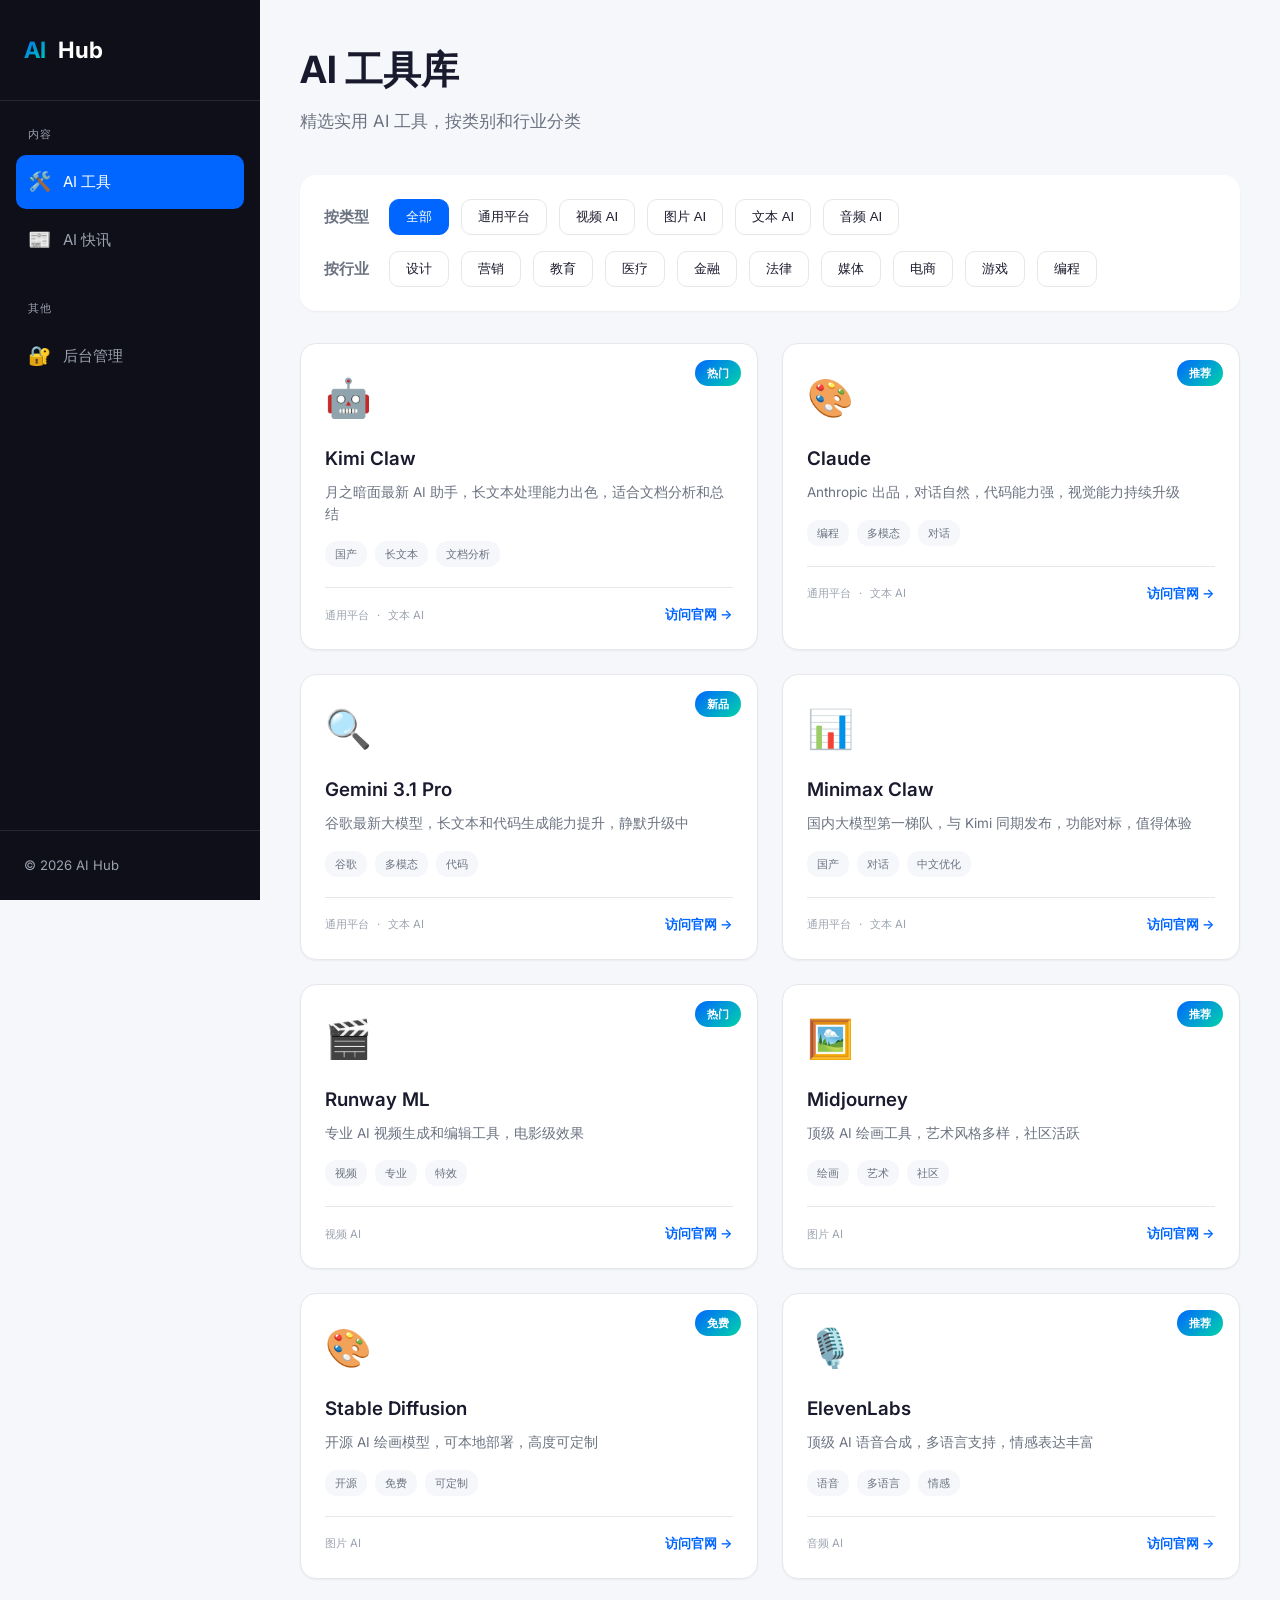
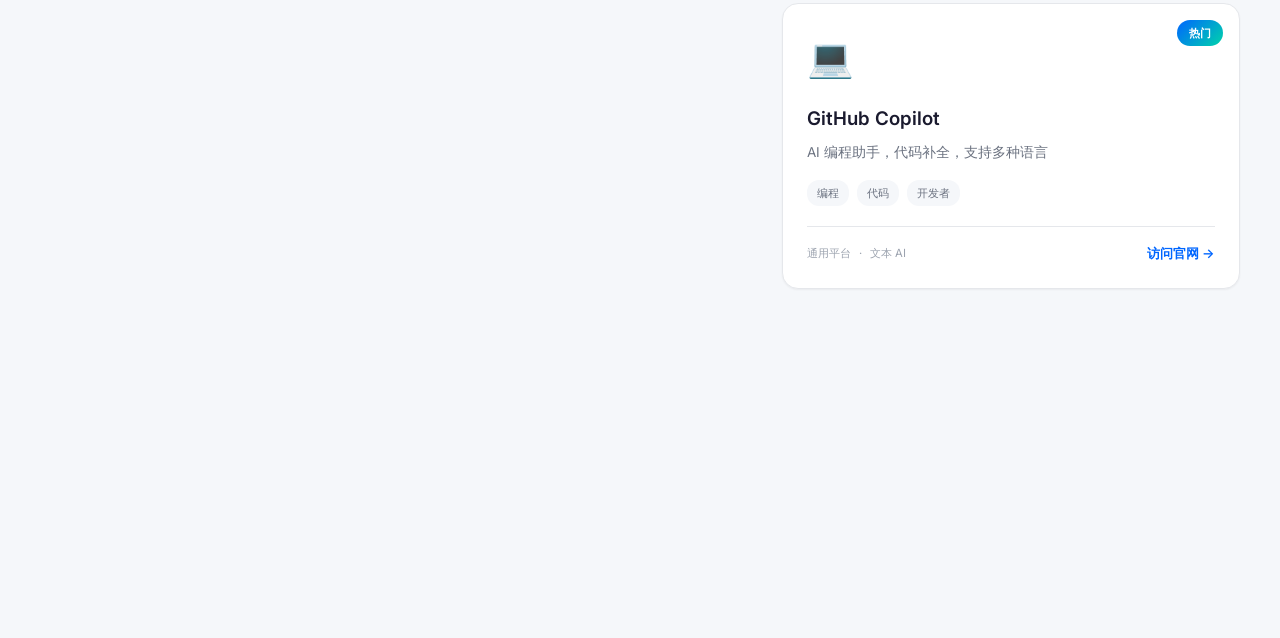
==== commit 3ab28d57: "Security: separate admin panel with authentication, session management, password protection, activit" ====
--- a/index.html
+++ b/index.html
@@ -33,9 +33,9 @@
             </div>
             
             <div class="nav-section">
-                <div class="nav-section-title">管理</div>
-                <a href="#" class="nav-item" data-page="admin">
-                    <span class="nav-icon">⚙️</span>
+                <div class="nav-section-title">其他</div>
+                <a href="admin.html" target="_blank" class="nav-item">
+                    <span class="nav-icon">🔐</span>
                     <span>后台管理</span>
                 </a>
             </div>
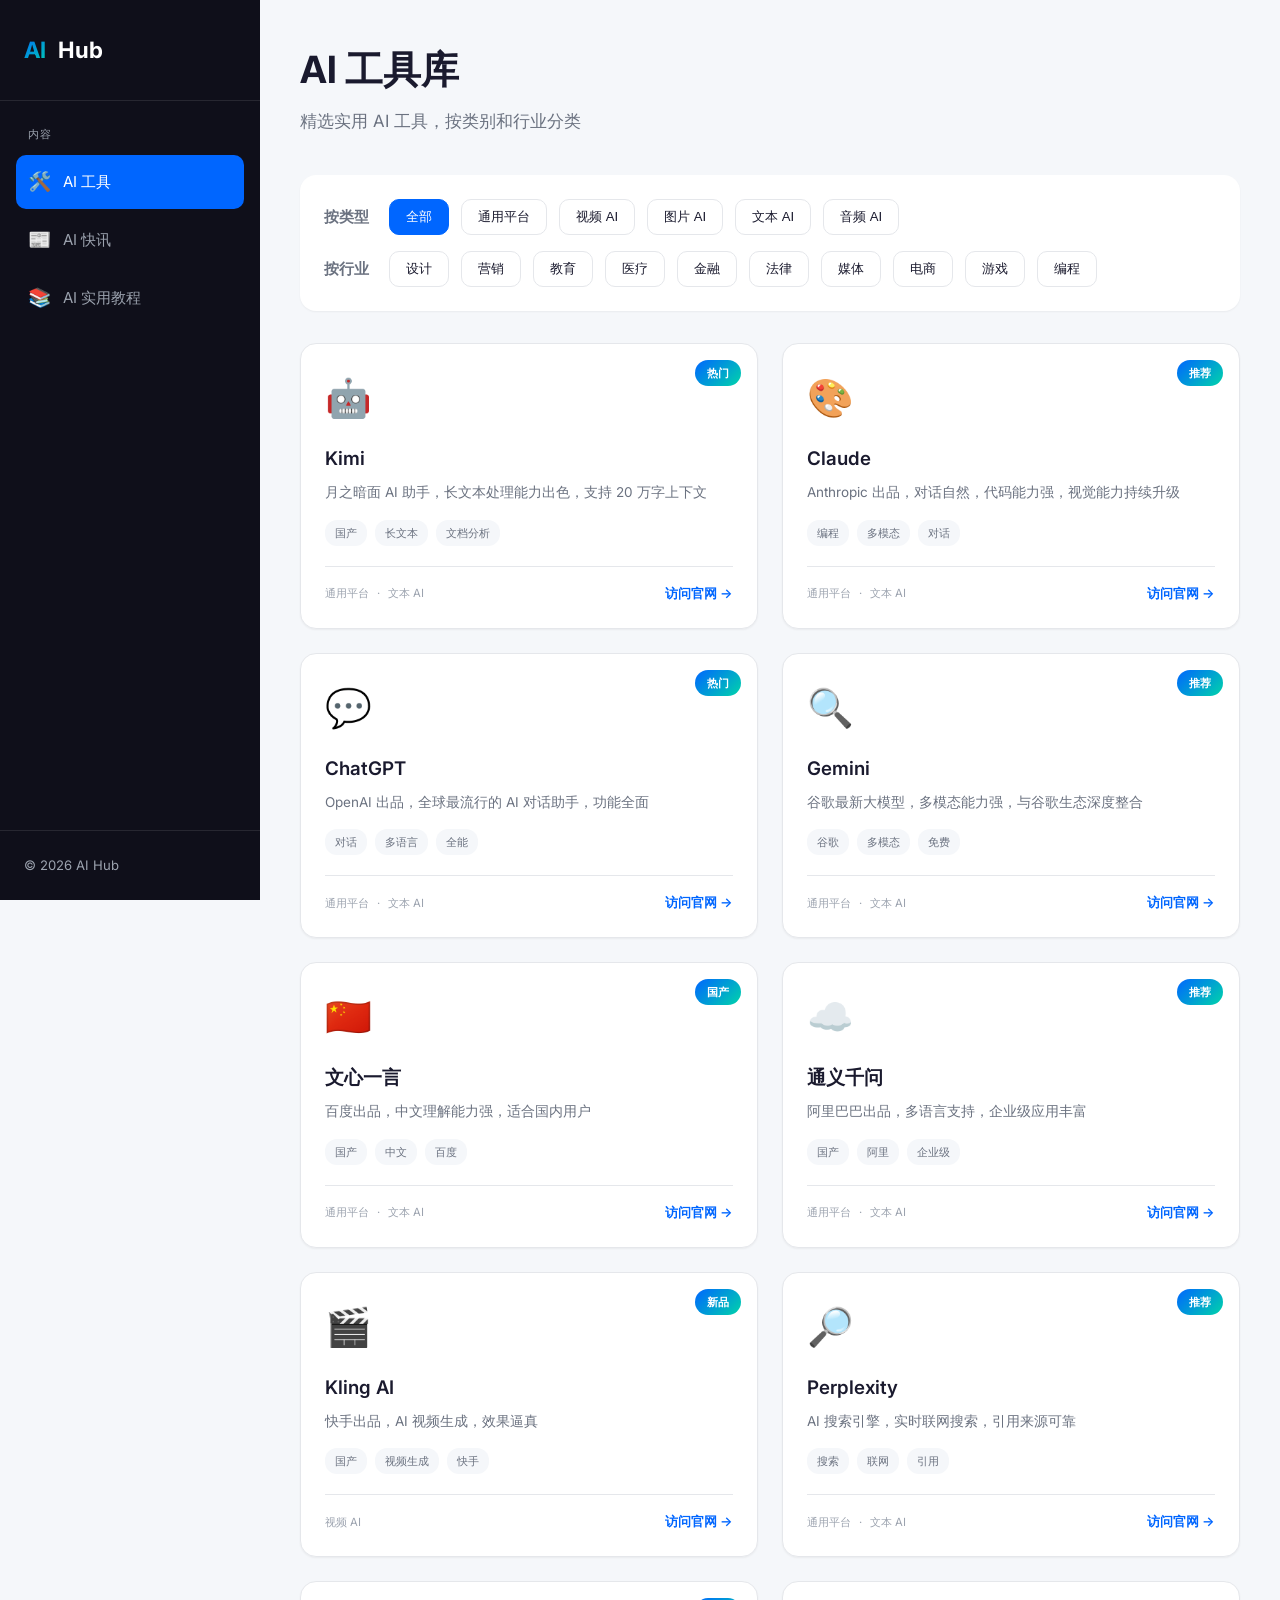
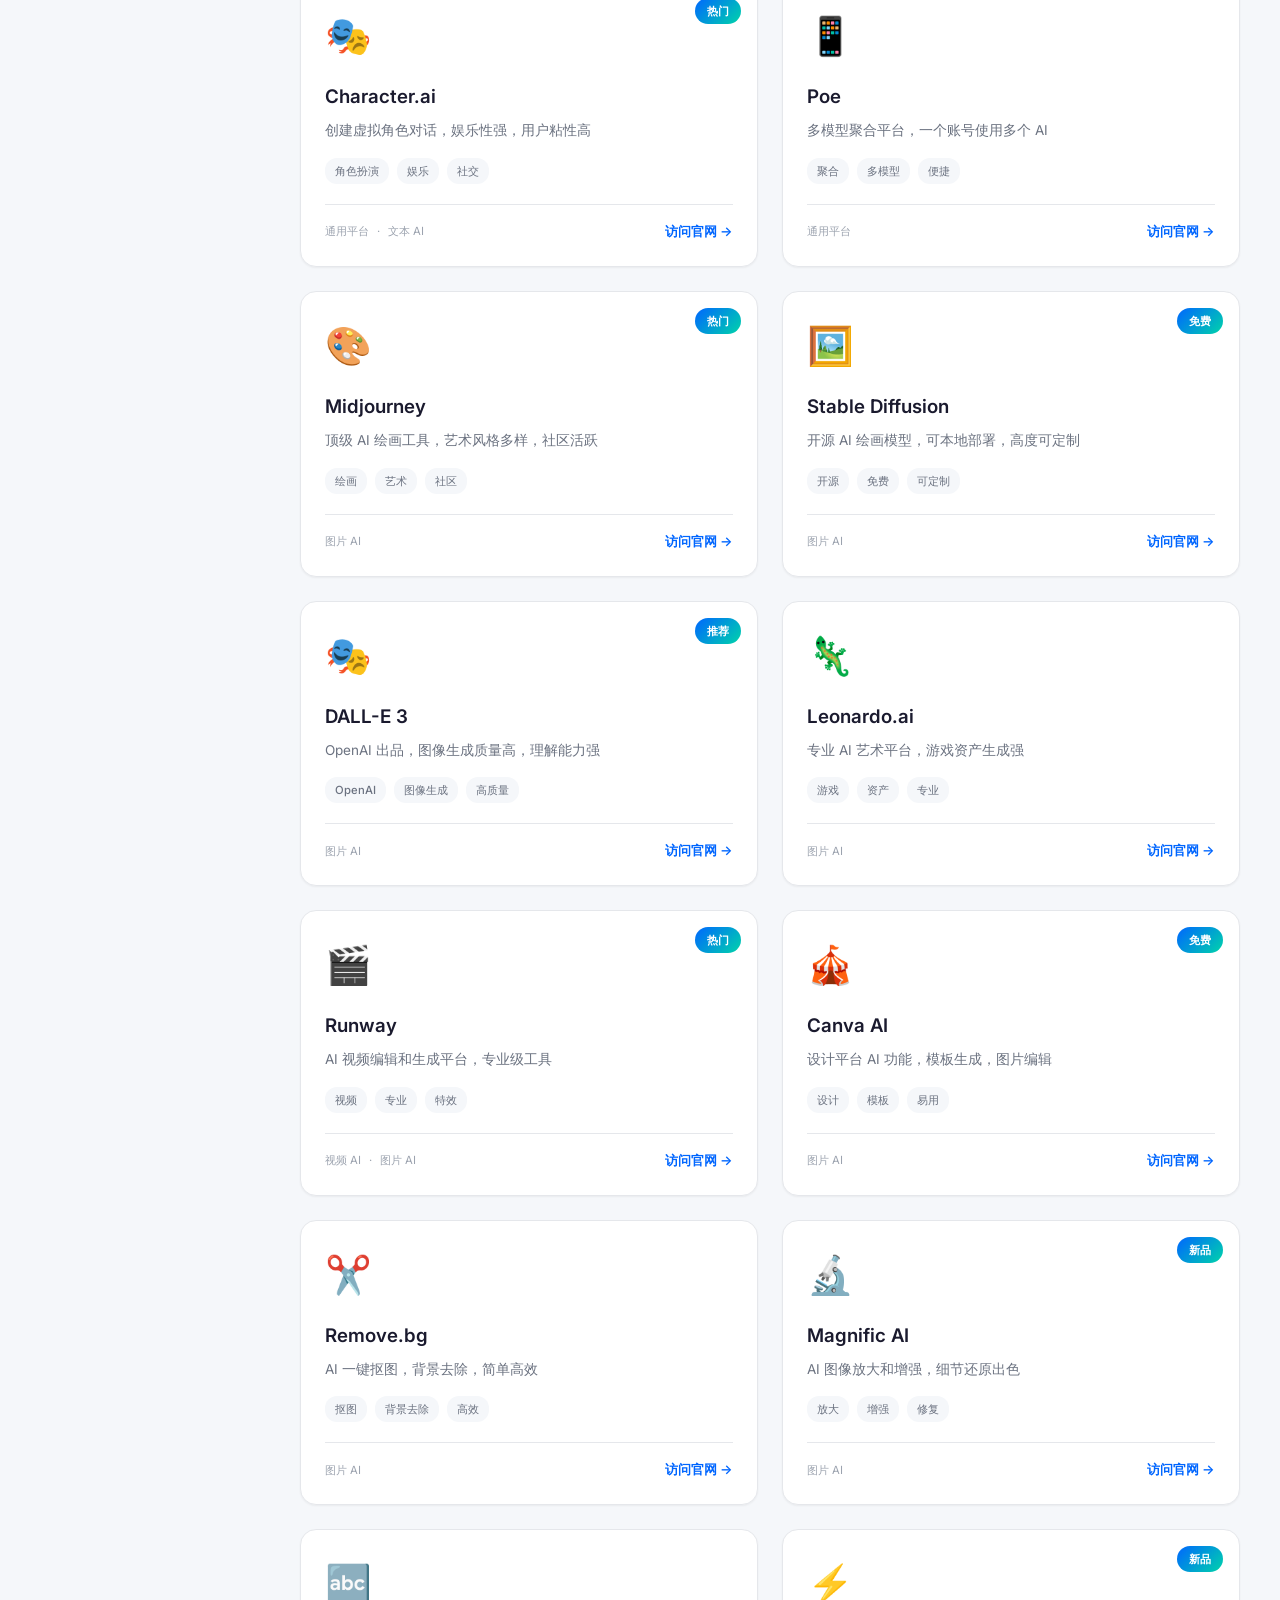
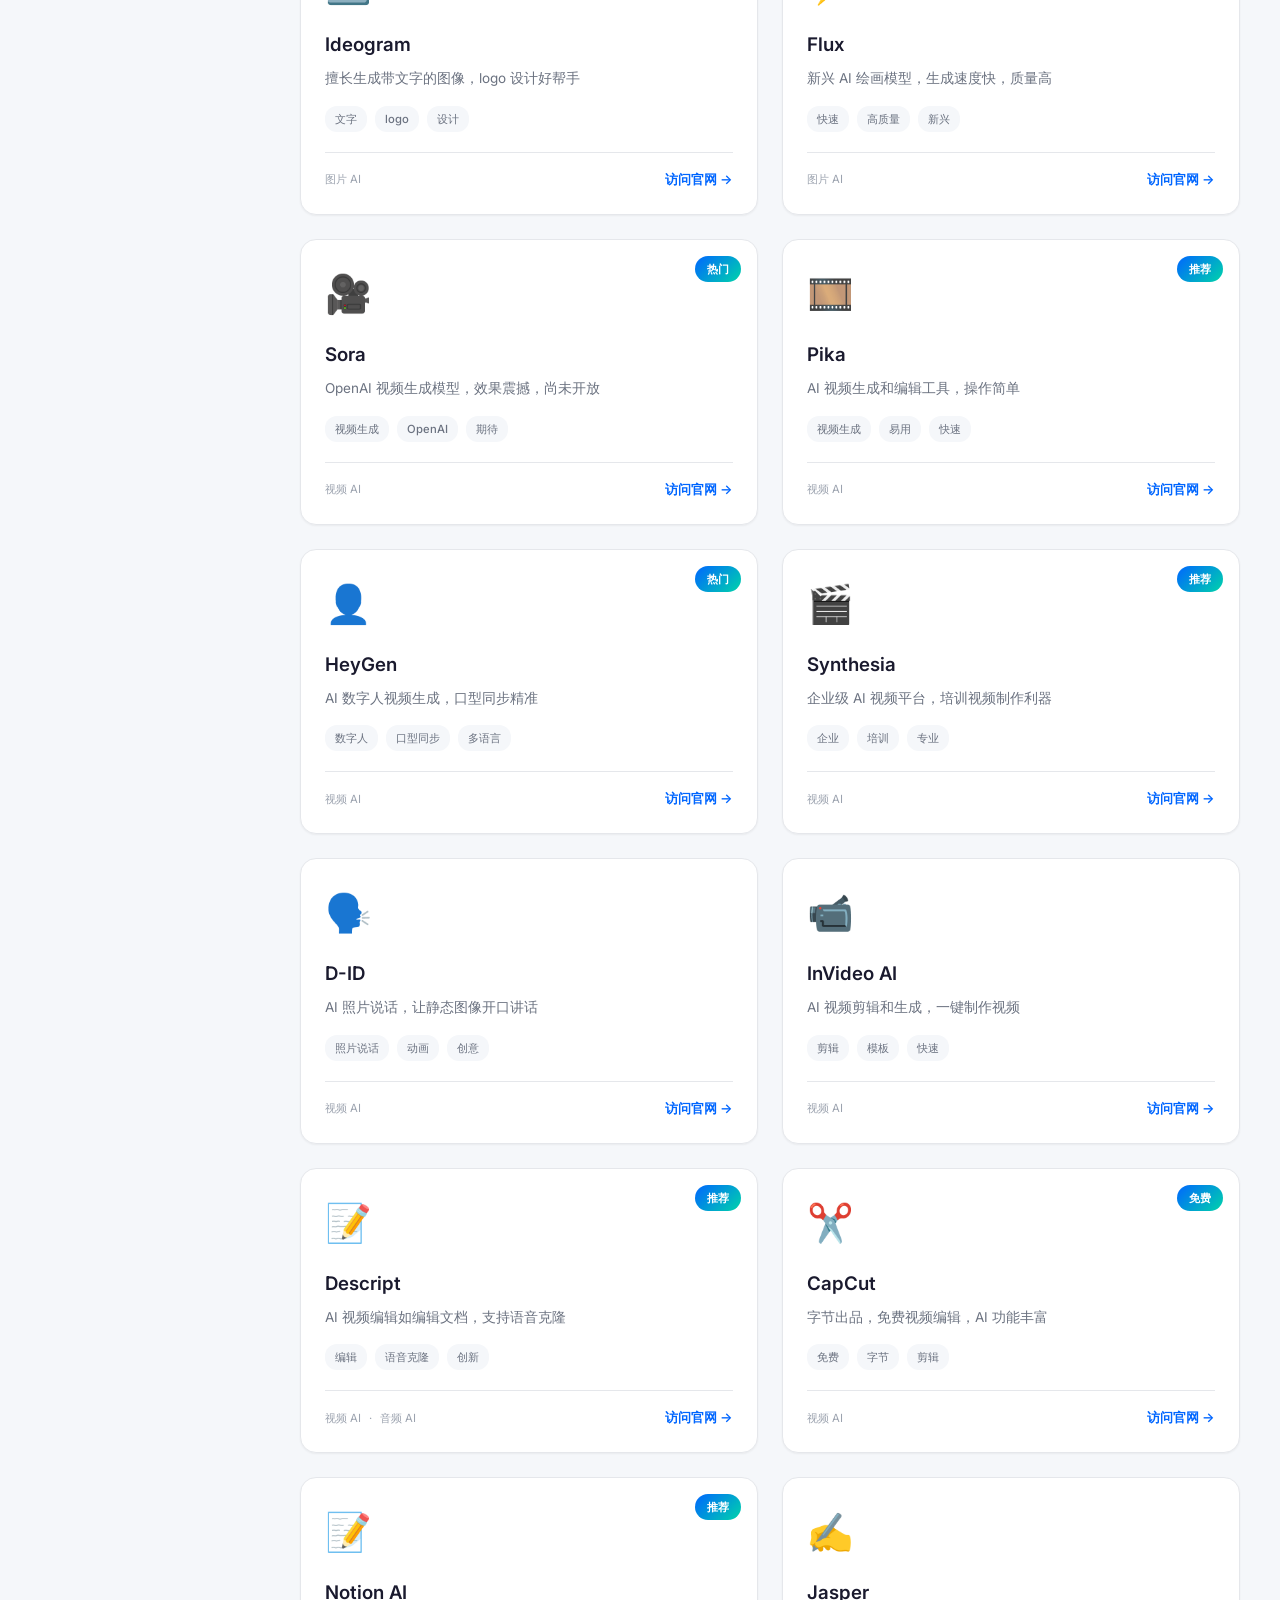
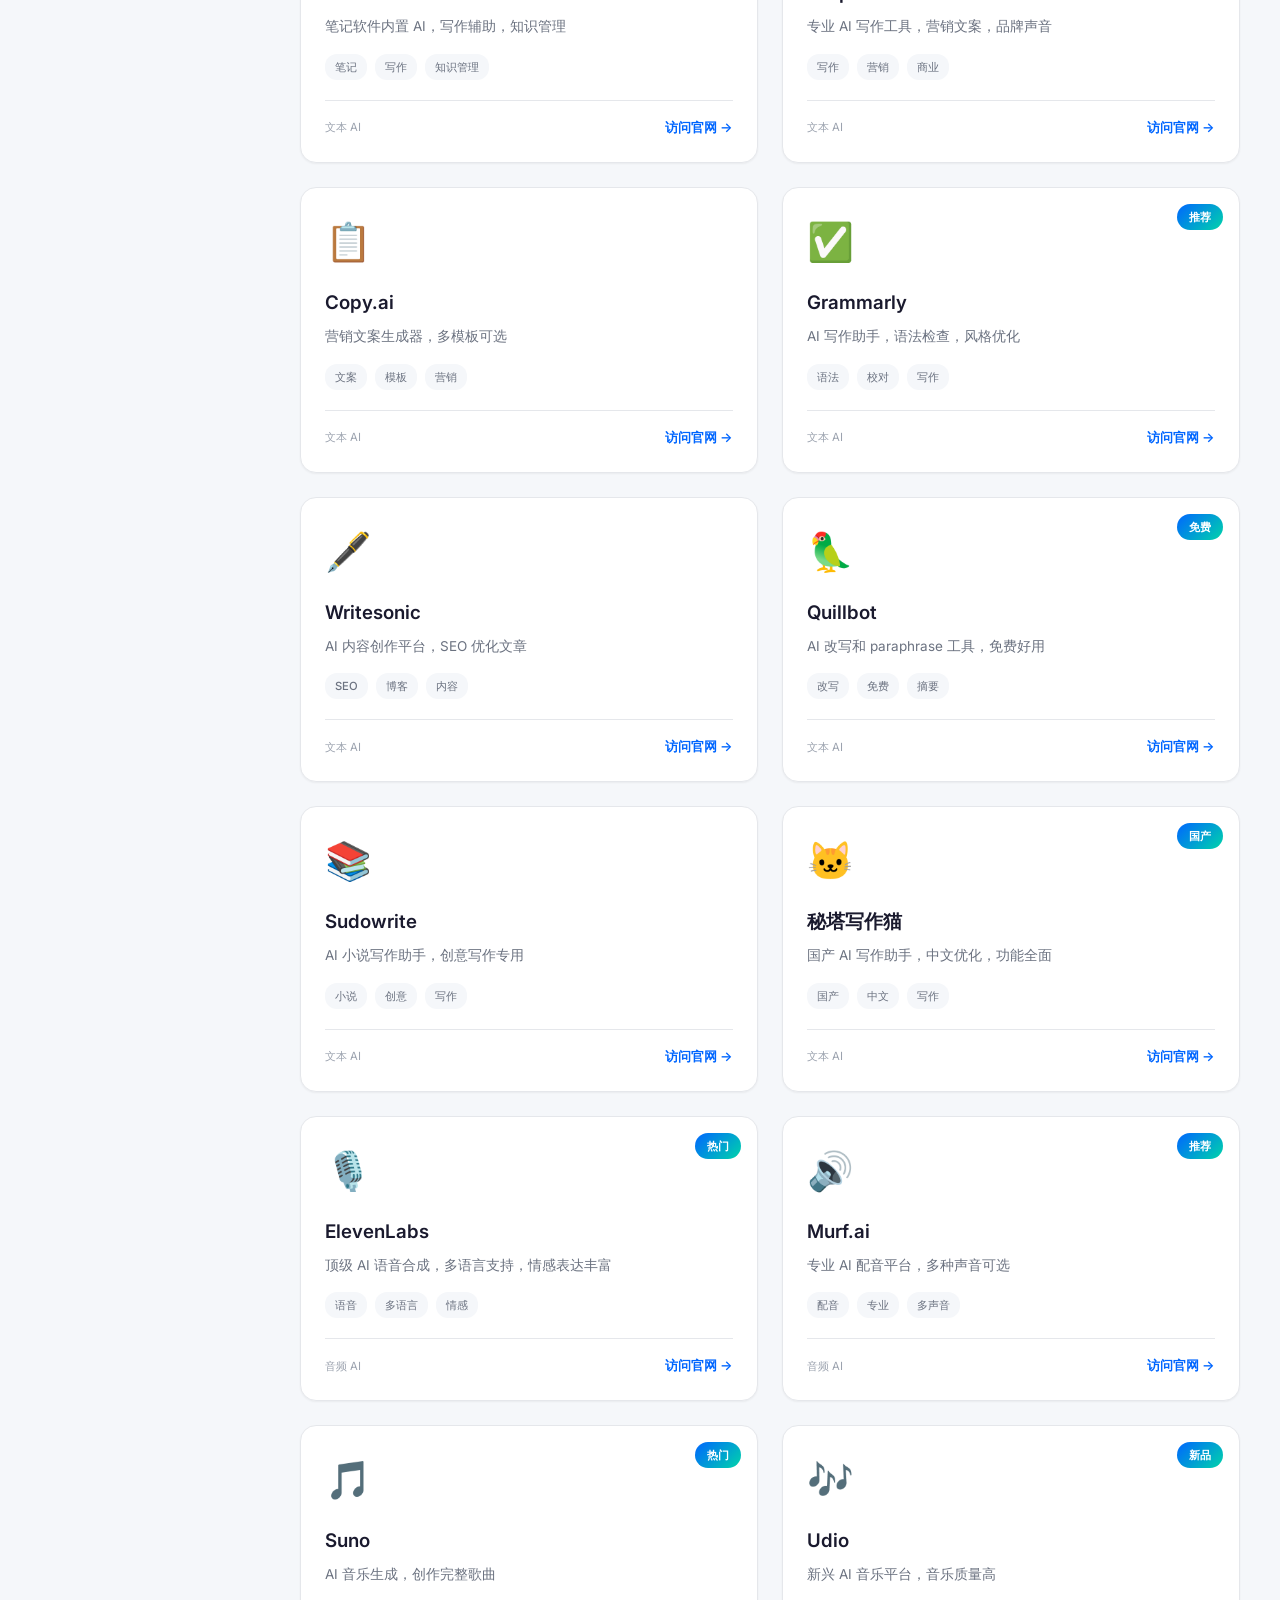
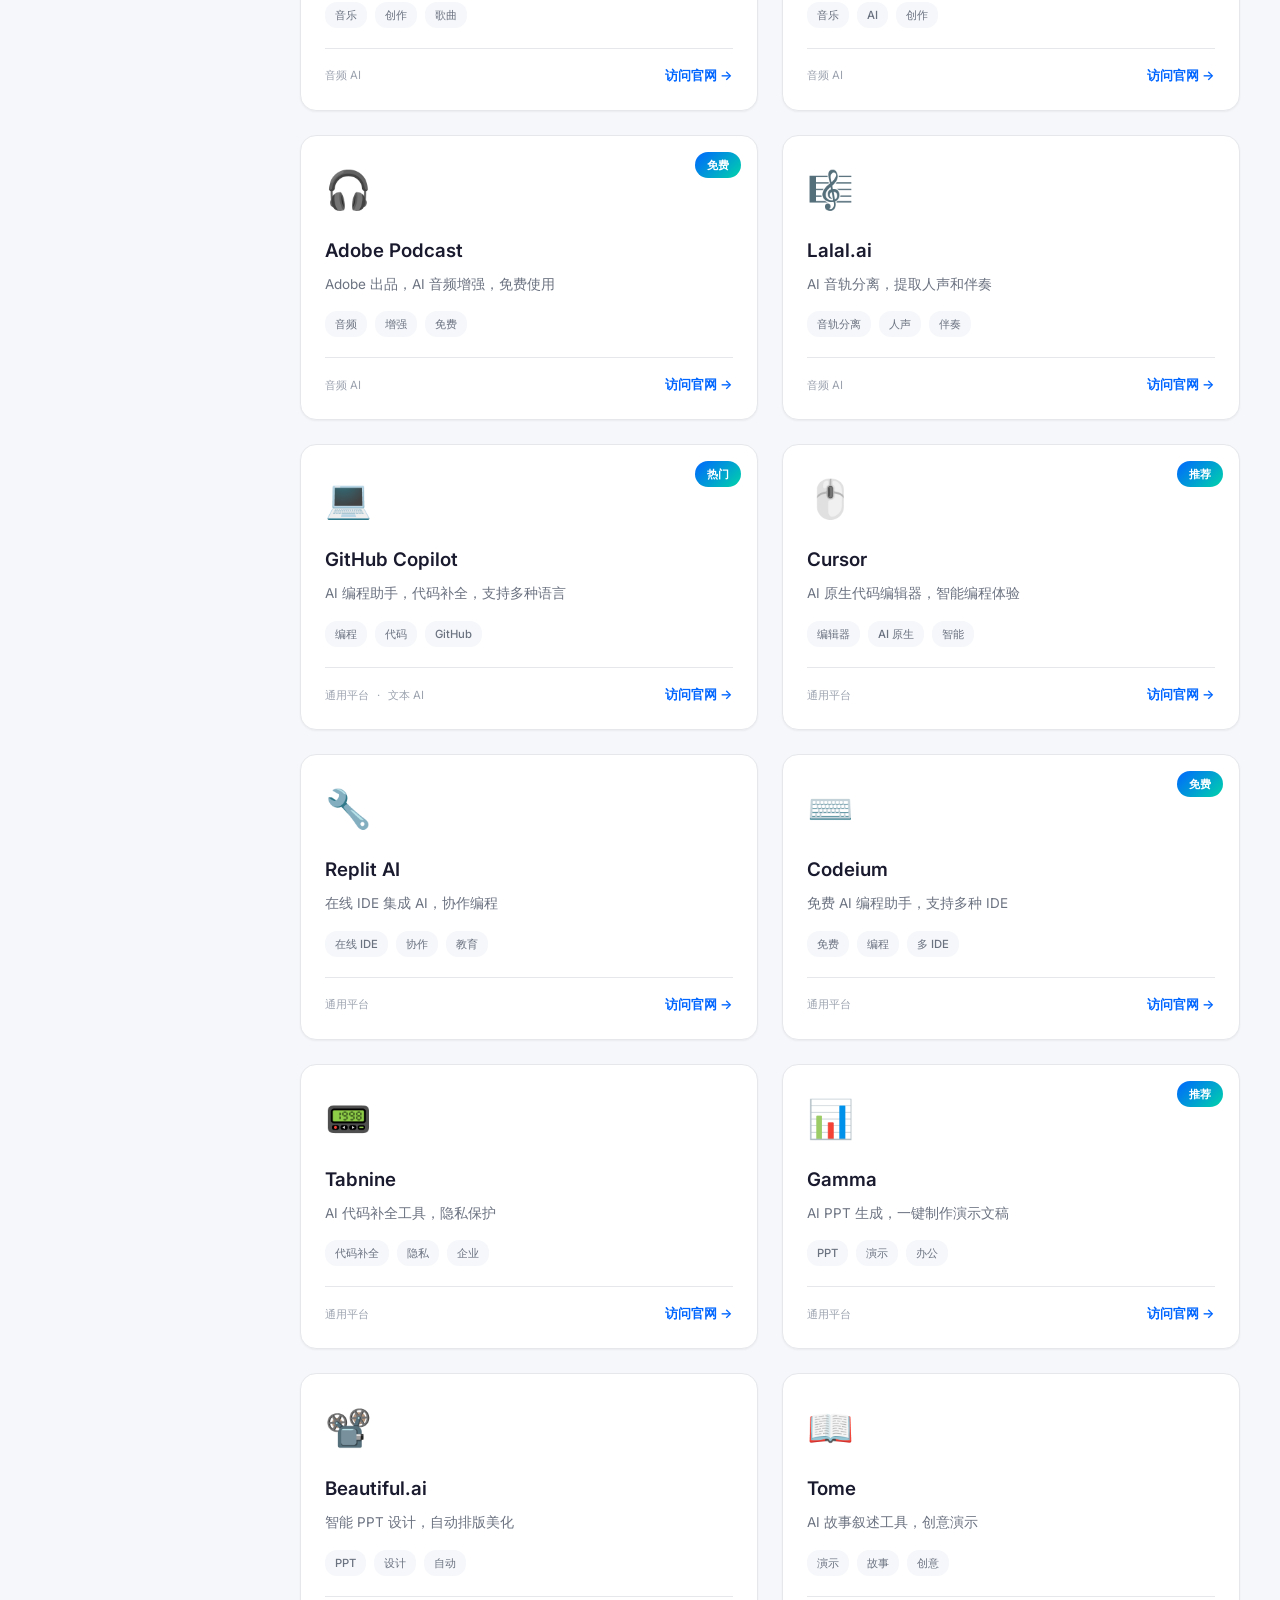
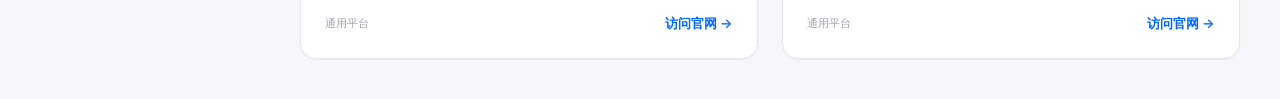
==== commit 3ab1cb20: "Initial commit: AI Hub 网站" ====
--- a/index.html
+++ b/index.html
@@ -30,13 +30,9 @@
                     <span class="nav-icon">📰</span>
                     <span>AI 快讯</span>
                 </a>
-            </div>
-            
-            <div class="nav-section">
-                <div class="nav-section-title">其他</div>
-                <a href="admin.html" target="_blank" class="nav-item">
-                    <span class="nav-icon">🔐</span>
-                    <span>后台管理</span>
+                <a href="#" class="nav-item" data-page="tutorials">
+                    <span class="nav-icon">📚</span>
+                    <span>AI 实用教程</span>
                 </a>
             </div>
         </nav>
@@ -104,6 +100,37 @@
         <section id="news-detail-page" class="page">
             <button class="back-btn" onclick="showPage('news')">← 返回快讯列表</button>
             <article class="news-article" id="news-article">
+                <!-- Article content will be loaded dynamically -->
+            </article>
+        </section>
+
+        <!-- Tutorials Page -->
+        <section id="tutorials-page" class="page">
+            <header class="page-header">
+                <h1 class="page-title">AI 实用教程</h1>
+                <p class="page-subtitle">手把手教你使用主流 AI 工具</p>
+            </header>
+            
+            <!-- Category Tabs -->
+            <div class="category-tabs">
+                <div class="tab-group">
+                    <button class="tab-btn active" data-category="all">全部</button>
+                    <button class="tab-btn" data-category="login">登录注册</button>
+                    <button class="tab-btn" data-category="usage">使用技巧</button>
+                    <button class="tab-btn" data-category="advanced">进阶教程</button>
+                </div>
+            </div>
+            
+            <!-- Tutorials Grid -->
+            <div class="tutorials-grid" id="tutorials-container">
+                <!-- Tutorials will be loaded dynamically -->
+            </div>
+        </section>
+
+        <!-- Tutorial Detail Page -->
+        <section id="tutorial-detail-page" class="page">
+            <button class="back-btn" onclick="showPage('tutorials')">← 返回教程列表</button>
+            <article class="tutorial-article" id="tutorial-article">
                 <!-- Article content will be loaded dynamically -->
             </article>
         </section>
--- a/styles.css
+++ b/styles.css
@@ -901,3 +901,92 @@
 .timeline-item {
     animation: slideUp 0.4s ease forwards;
 }
+
+/* ===== Tutorials Grid ===== */
+.tutorials-grid {
+    display: grid;
+    grid-template-columns: repeat(auto-fill, minmax(320px, 1fr));
+    gap: 24px;
+}
+
+.tutorial-card {
+    background: white;
+    border-radius: var(--radius-lg);
+    padding: 24px;
+    box-shadow: var(--shadow-sm);
+    transition: var(--transition);
+    cursor: pointer;
+    position: relative;
+    border: 1px solid var(--color-border);
+}
+
+.tutorial-card:hover {
+    transform: translateY(-4px);
+    box-shadow: var(--shadow-lg);
+    border-color: var(--color-primary-light);
+}
+
+.tutorial-card .tool-icon {
+    font-size: 2.5rem;
+    margin-bottom: 16px;
+}
+
+.tutorial-card .tool-name {
+    font-size: 1.125rem;
+    font-weight: 600;
+    color: var(--color-secondary);
+    margin-bottom: 12px;
+    line-height: 1.4;
+}
+
+.tutorial-card .tool-desc {
+    font-size: 0.9rem;
+    color: var(--color-text-light);
+    line-height: 1.6;
+    margin-bottom: 16px;
+    display: -webkit-box;
+    -webkit-line-clamp: 2;
+    -webkit-box-orient: vertical;
+    overflow: hidden;
+}
+
+.tutorial-card .tool-categories {
+    font-size: 0.8rem;
+    color: var(--color-text-muted);
+}
+
+/* ===== Tutorial Article ===== */
+.tutorial-article {
+    background: white;
+    border-radius: var(--radius-xl);
+    padding: 48px;
+    box-shadow: var(--shadow-md);
+    max-width: 900px;
+}
+
+.tutorial-article .article-content pre {
+    background: var(--color-bg-alt);
+    padding: 16px 20px;
+    border-radius: var(--radius-md);
+    overflow-x: auto;
+    margin: 20px 0;
+    font-family: 'Consolas', 'Monaco', monospace;
+    font-size: 0.9rem;
+}
+
+.tutorial-article .article-content code {
+    background: var(--color-bg-alt);
+    padding: 2px 8px;
+    border-radius: 4px;
+    font-family: 'Consolas', 'Monaco', monospace;
+    font-size: 0.9em;
+}
+
+.tutorial-article .article-content a {
+    color: var(--color-primary);
+    text-decoration: none;
+}
+
+.tutorial-article .article-content a:hover {
+    text-decoration: underline;
+}
